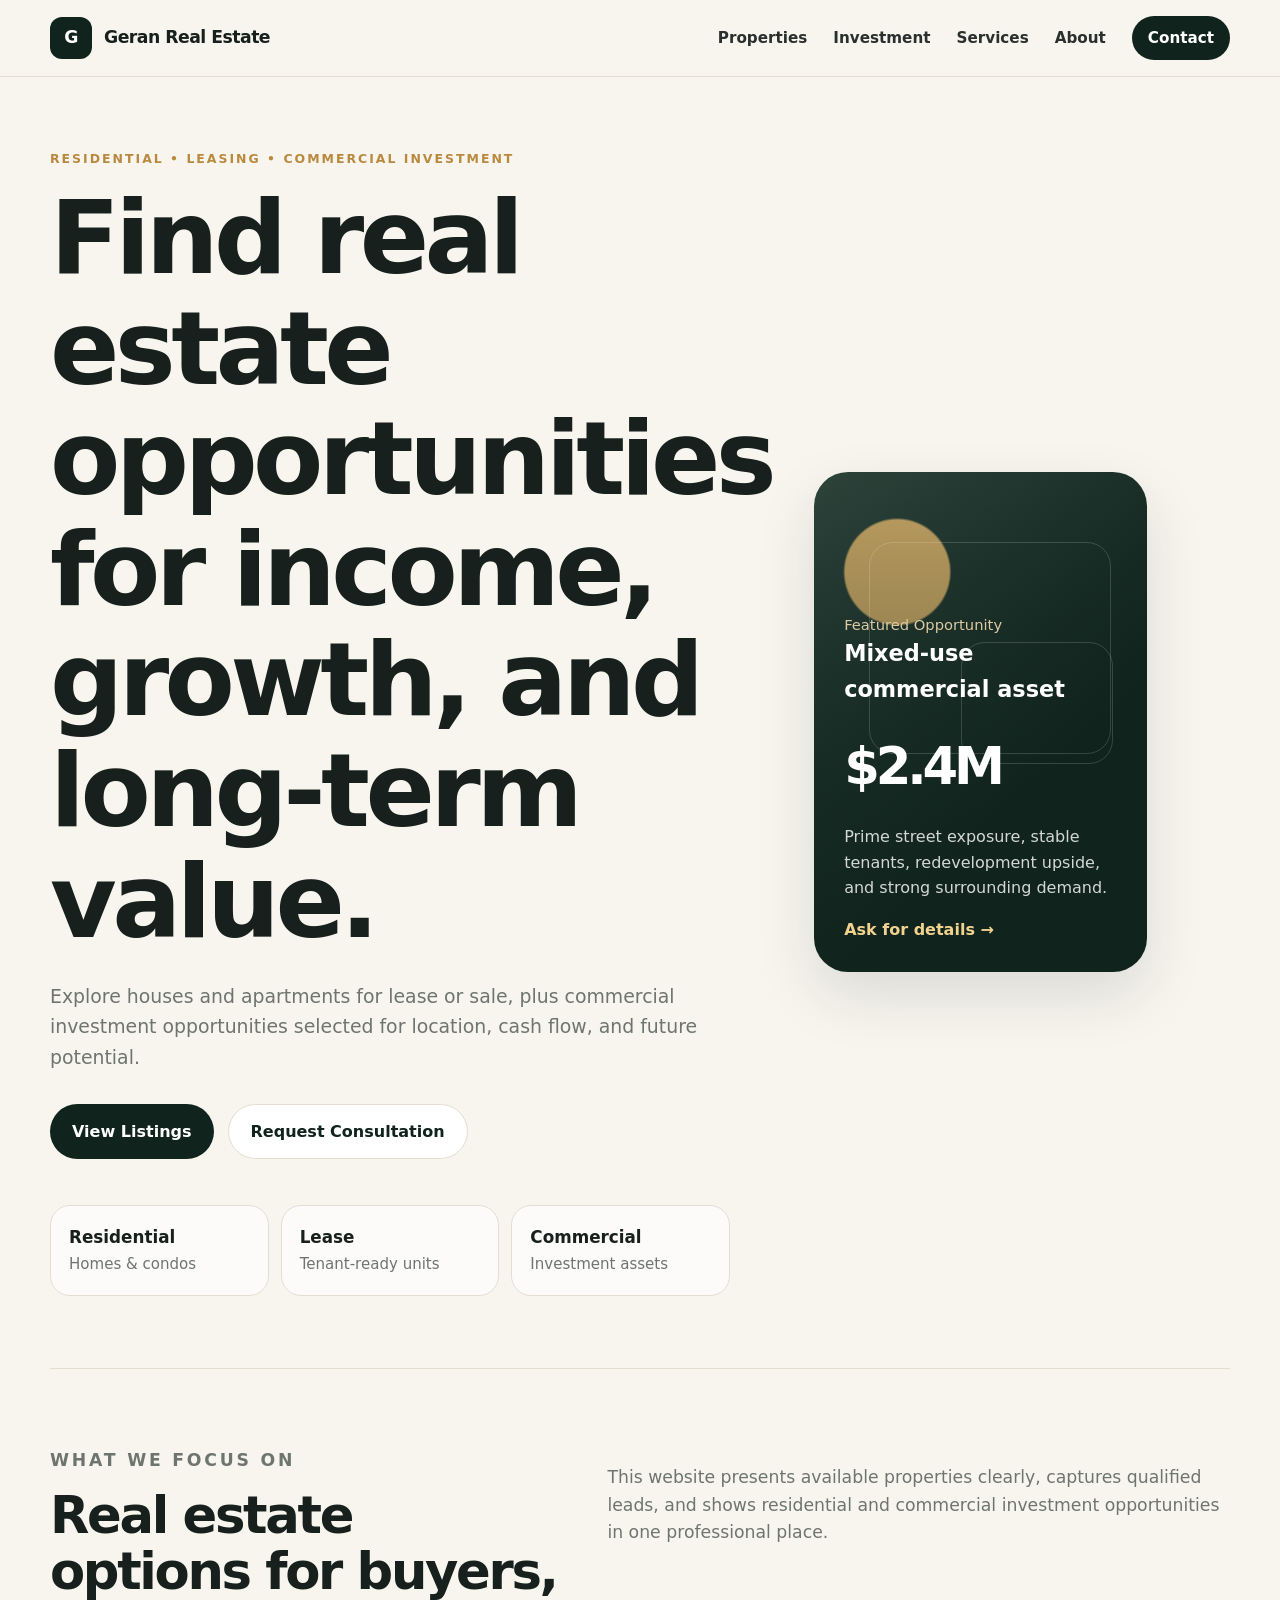
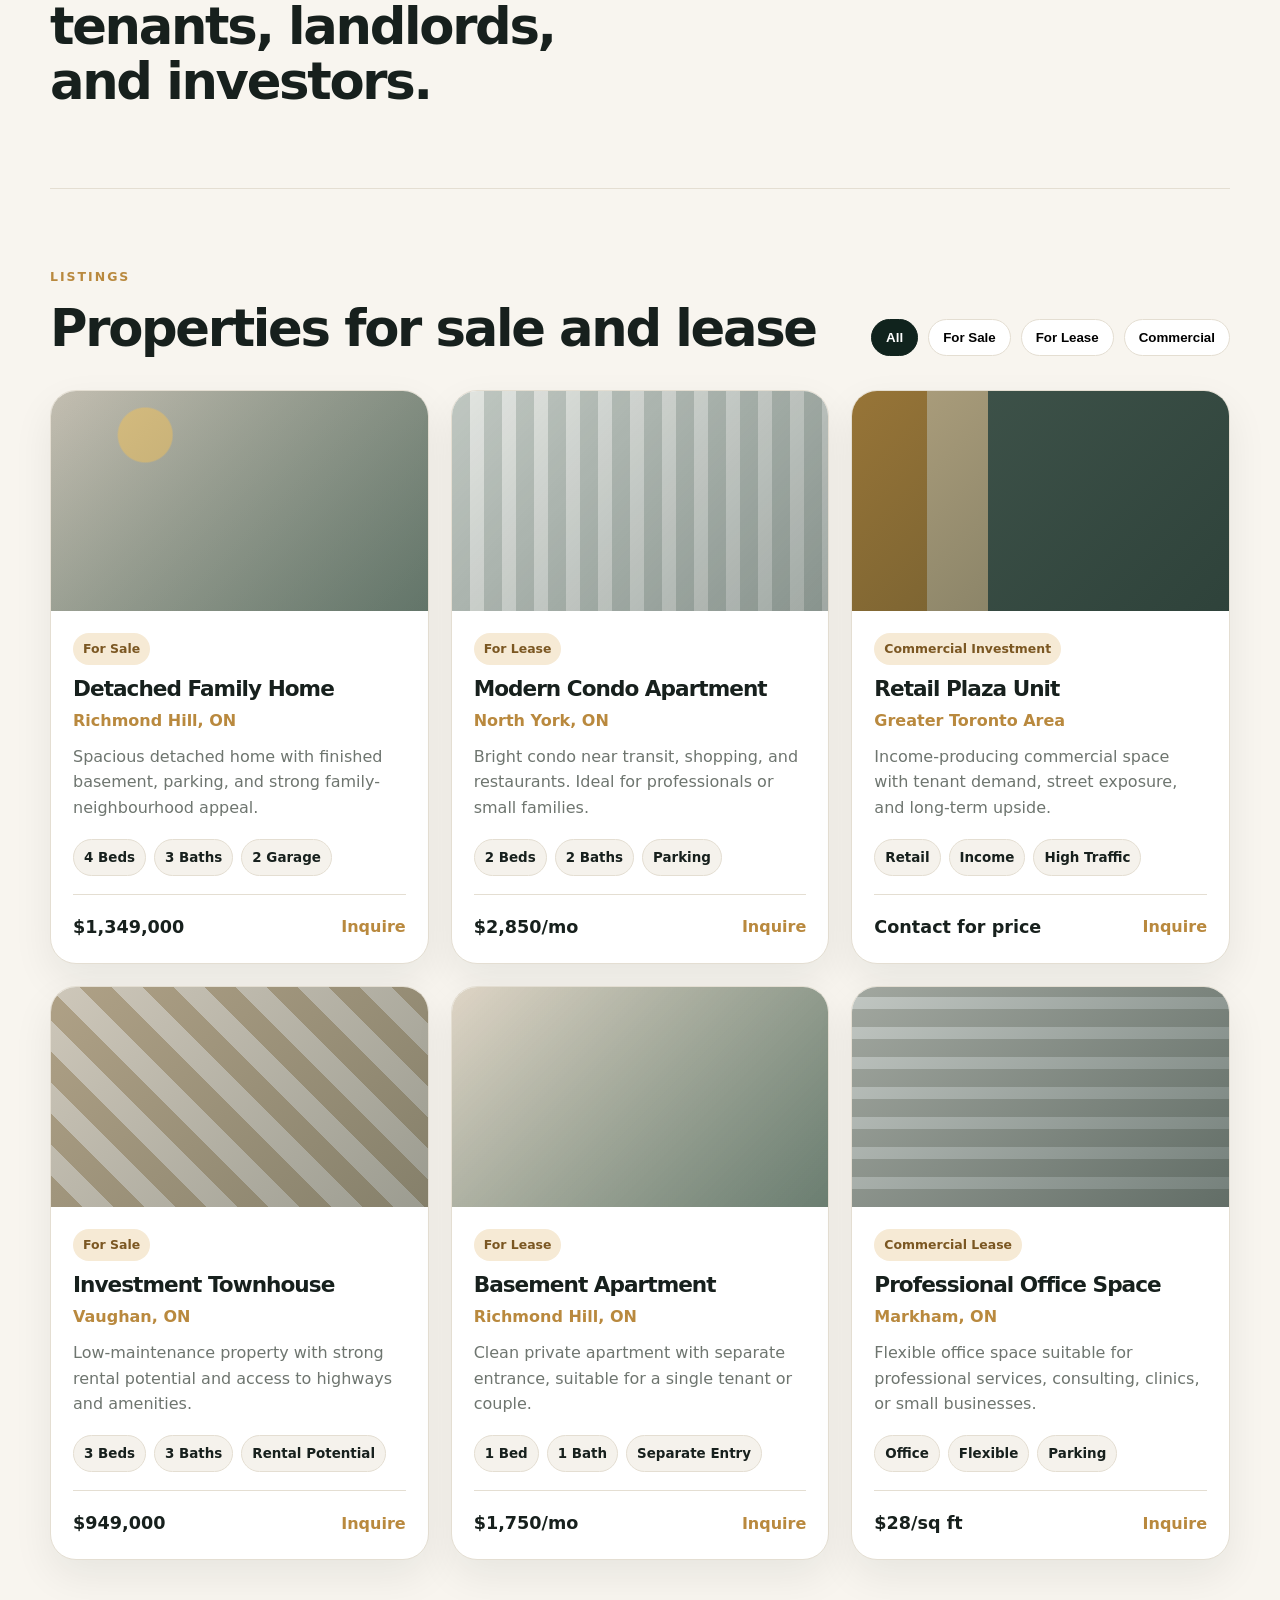
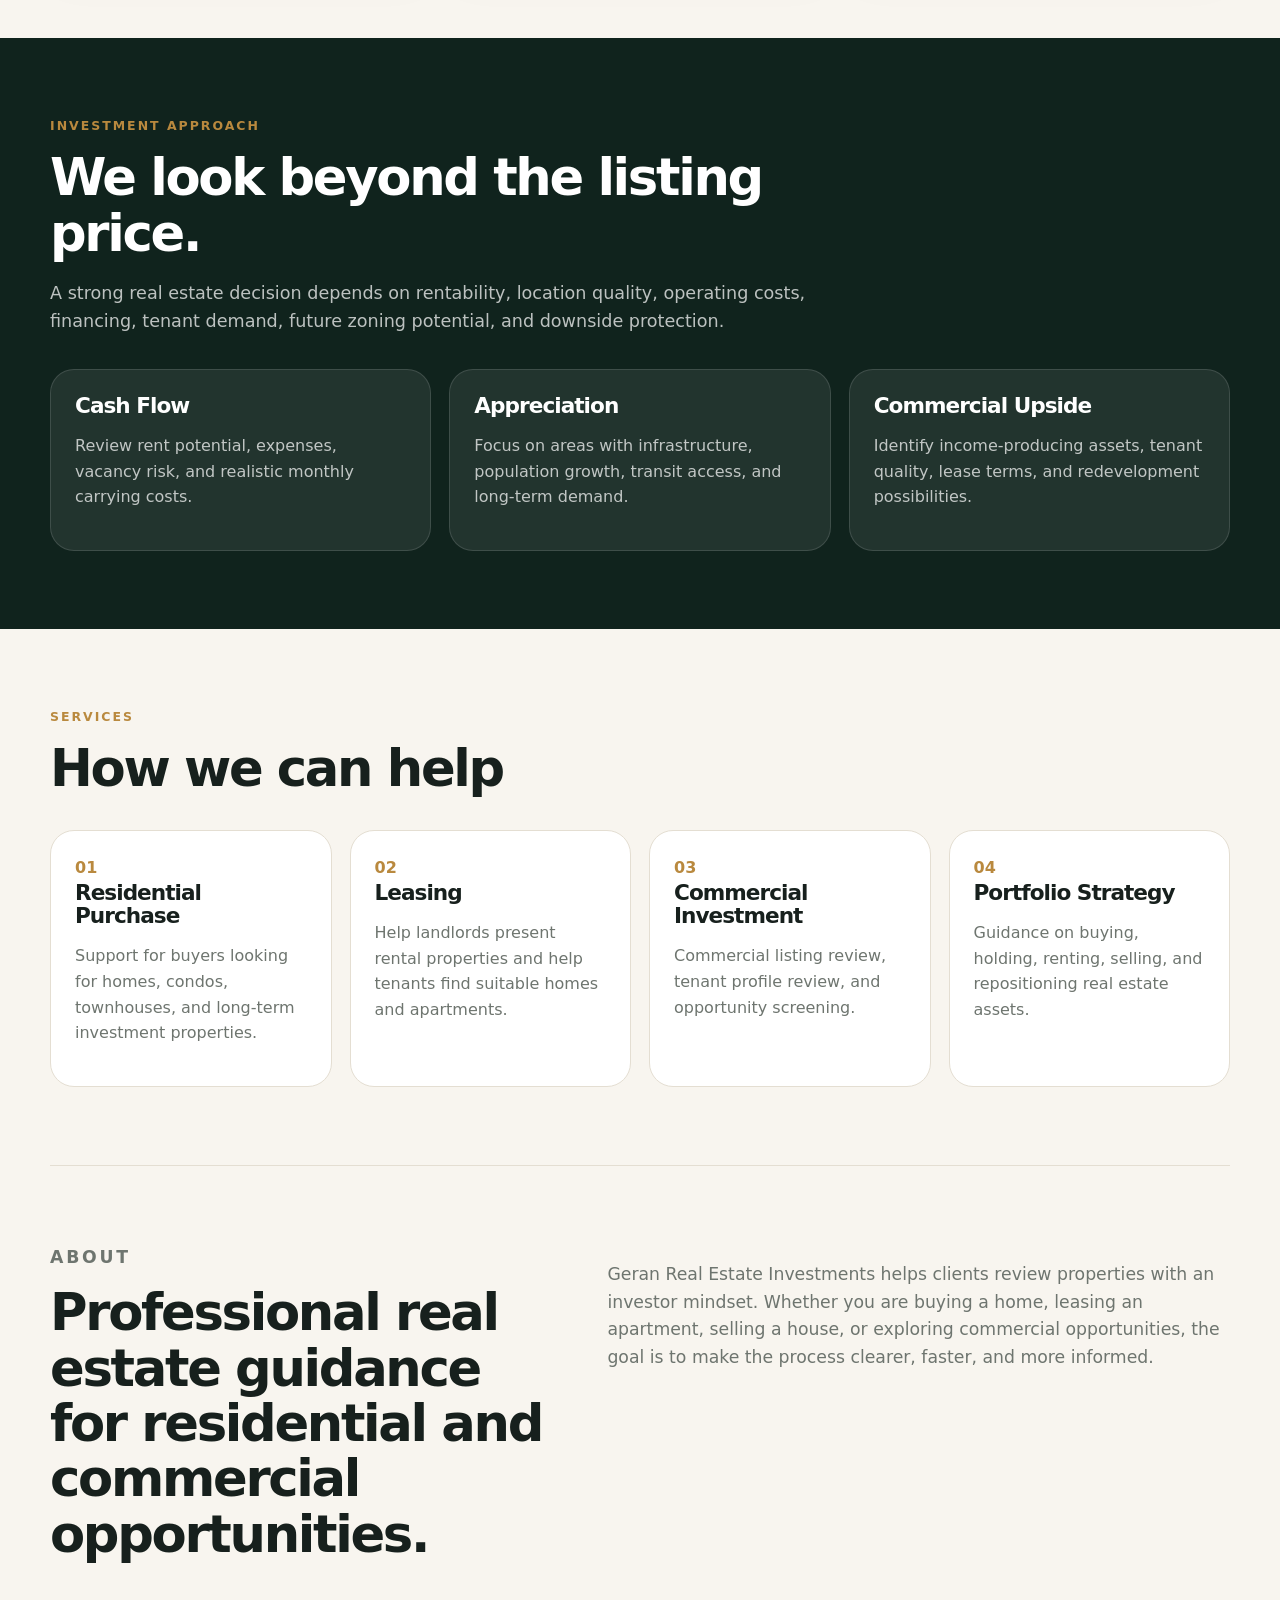
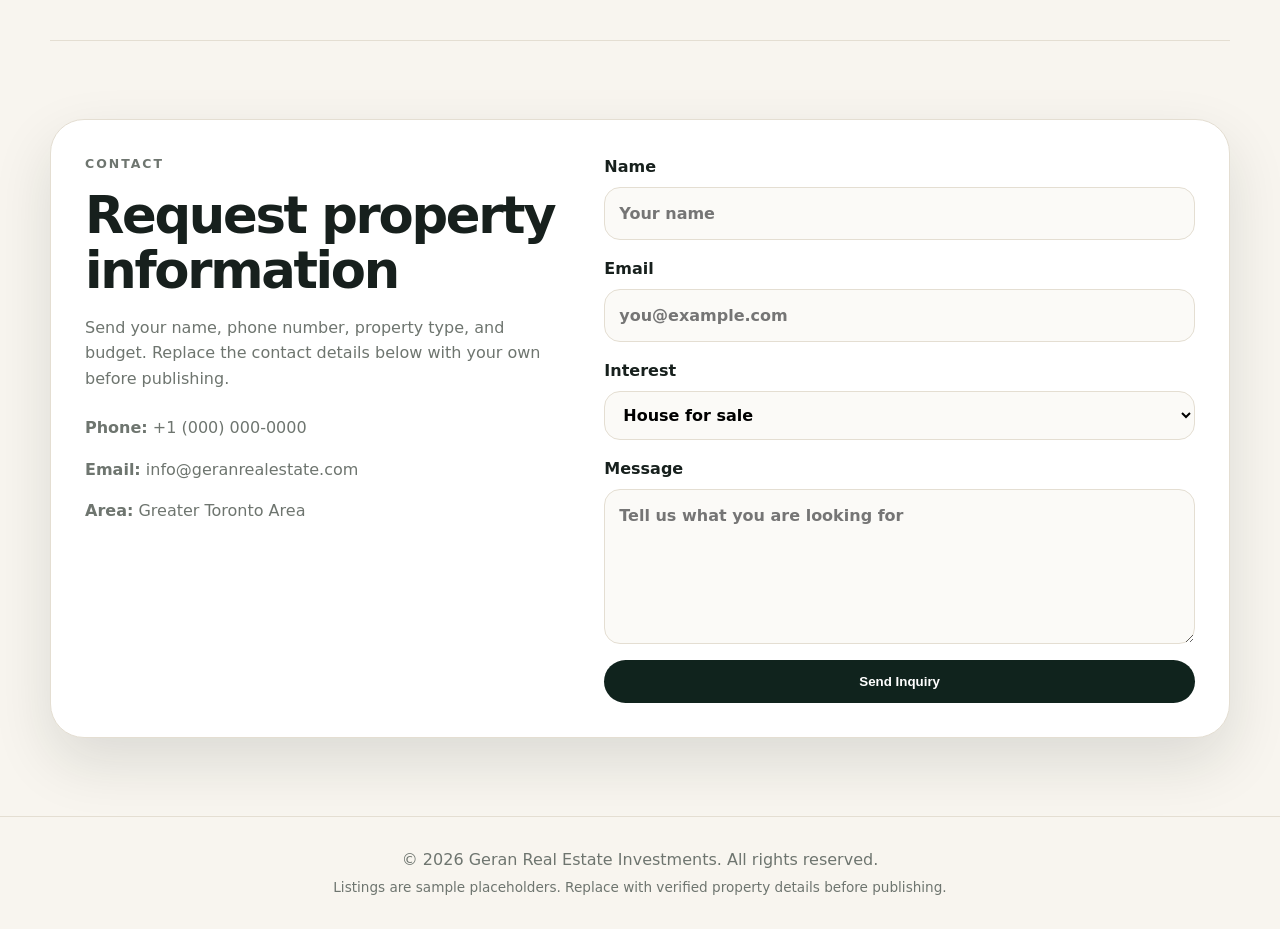
==== index.html @ 21ba3792 "Add files via upload" ====
<!DOCTYPE html>
<html lang="en">
<head>
  <meta charset="UTF-8" />
  <meta name="viewport" content="width=device-width, initial-scale=1.0" />
  <title>Geran Real Estate Investments</title>
  <meta name="description" content="Real estate investment website for houses, apartments, leases, sales, and commercial opportunities." />
  <link rel="stylesheet" href="styles.css" />
</head>
<body>
  <header class="site-header">
    <nav class="navbar">
      <a href="#home" class="logo">
        <span class="logo-mark">G</span>
        <span>Geran Real Estate</span>
      </a>
      <button class="menu-toggle" id="menuToggle" aria-label="Open menu">☰</button>
      <div class="nav-links" id="navLinks">
        <a href="#properties">Properties</a>
        <a href="#investment">Investment</a>
        <a href="#services">Services</a>
        <a href="#about">About</a>
        <a href="#contact" class="nav-cta">Contact</a>
      </div>
    </nav>
  </header>

  <main>
    <section class="hero" id="home">
      <div class="hero-content">
        <p class="eyebrow">Residential • Leasing • Commercial Investment</p>
        <h1>Find real estate opportunities for income, growth, and long-term value.</h1>
        <p class="hero-text">
          Explore houses and apartments for lease or sale, plus commercial investment opportunities selected for location, cash flow, and future potential.
        </p>
        <div class="hero-actions">
          <a href="#properties" class="button primary">View Listings</a>
          <a href="#contact" class="button secondary">Request Consultation</a>
        </div>
        <div class="hero-stats">
          <div><strong>Residential</strong><span>Homes & condos</span></div>
          <div><strong>Lease</strong><span>Tenant-ready units</span></div>
          <div><strong>Commercial</strong><span>Investment assets</span></div>
        </div>
      </div>

      <div class="hero-card">
        <div class="hero-card-top">
          <span>Featured Opportunity</span>
          <strong>Mixed-use commercial asset</strong>
        </div>
        <div class="price">$2.4M</div>
        <p>Prime street exposure, stable tenants, redevelopment upside, and strong surrounding demand.</p>
        <a href="#contact">Ask for details →</a>
      </div>
    </section>

    <section class="section intro">
      <div>
        <p class="eyebrow">What we focus on</p>
        <h2>Real estate options for buyers, tenants, landlords, and investors.</h2>
      </div>
      <p>
        This website presents available properties clearly, captures qualified leads, and shows residential and commercial investment opportunities in one professional place.
      </p>
    </section>

    <section class="section" id="properties">
      <div class="section-heading">
        <div>
          <p class="eyebrow">Listings</p>
          <h2>Properties for sale and lease</h2>
        </div>
        <div class="filters">
          <button class="filter active" data-filter="all">All</button>
          <button class="filter" data-filter="sale">For Sale</button>
          <button class="filter" data-filter="lease">For Lease</button>
          <button class="filter" data-filter="commercial">Commercial</button>
        </div>
      </div>

      <div class="property-grid">
        <article class="property-card" data-category="sale">
          <div class="property-image house"></div>
          <div class="property-body">
            <div class="property-tag">For Sale</div>
            <h3>Detached Family Home</h3>
            <p class="location">Richmond Hill, ON</p>
            <p>Spacious detached home with finished basement, parking, and strong family-neighbourhood appeal.</p>
            <div class="property-meta"><span>4 Beds</span><span>3 Baths</span><span>2 Garage</span></div>
            <div class="property-footer"><strong>$1,349,000</strong><a href="#contact">Inquire</a></div>
          </div>
        </article>

        <article class="property-card" data-category="lease">
          <div class="property-image condo"></div>
          <div class="property-body">
            <div class="property-tag">For Lease</div>
            <h3>Modern Condo Apartment</h3>
            <p class="location">North York, ON</p>
            <p>Bright condo near transit, shopping, and restaurants. Ideal for professionals or small families.</p>
            <div class="property-meta"><span>2 Beds</span><span>2 Baths</span><span>Parking</span></div>
            <div class="property-footer"><strong>$2,850/mo</strong><a href="#contact">Inquire</a></div>
          </div>
        </article>

        <article class="property-card" data-category="commercial">
          <div class="property-image commercial"></div>
          <div class="property-body">
            <div class="property-tag">Commercial Investment</div>
            <h3>Retail Plaza Unit</h3>
            <p class="location">Greater Toronto Area</p>
            <p>Income-producing commercial space with tenant demand, street exposure, and long-term upside.</p>
            <div class="property-meta"><span>Retail</span><span>Income</span><span>High Traffic</span></div>
            <div class="property-footer"><strong>Contact for price</strong><a href="#contact">Inquire</a></div>
          </div>
        </article>

        <article class="property-card" data-category="sale">
          <div class="property-image townhouse"></div>
          <div class="property-body">
            <div class="property-tag">For Sale</div>
            <h3>Investment Townhouse</h3>
            <p class="location">Vaughan, ON</p>
            <p>Low-maintenance property with strong rental potential and access to highways and amenities.</p>
            <div class="property-meta"><span>3 Beds</span><span>3 Baths</span><span>Rental Potential</span></div>
            <div class="property-footer"><strong>$949,000</strong><a href="#contact">Inquire</a></div>
          </div>
        </article>

        <article class="property-card" data-category="lease">
          <div class="property-image apartment"></div>
          <div class="property-body">
            <div class="property-tag">For Lease</div>
            <h3>Basement Apartment</h3>
            <p class="location">Richmond Hill, ON</p>
            <p>Clean private apartment with separate entrance, suitable for a single tenant or couple.</p>
            <div class="property-meta"><span>1 Bed</span><span>1 Bath</span><span>Separate Entry</span></div>
            <div class="property-footer"><strong>$1,750/mo</strong><a href="#contact">Inquire</a></div>
          </div>
        </article>

        <article class="property-card" data-category="commercial">
          <div class="property-image office"></div>
          <div class="property-body">
            <div class="property-tag">Commercial Lease</div>
            <h3>Professional Office Space</h3>
            <p class="location">Markham, ON</p>
            <p>Flexible office space suitable for professional services, consulting, clinics, or small businesses.</p>
            <div class="property-meta"><span>Office</span><span>Flexible</span><span>Parking</span></div>
            <div class="property-footer"><strong>$28/sq ft</strong><a href="#contact">Inquire</a></div>
          </div>
        </article>
      </div>
    </section>

    <section class="section investment" id="investment">
      <div class="investment-content">
        <p class="eyebrow">Investment approach</p>
        <h2>We look beyond the listing price.</h2>
        <p>
          A strong real estate decision depends on rentability, location quality, operating costs, financing, tenant demand, future zoning potential, and downside protection.
        </p>
      </div>
      <div class="investment-grid">
        <div class="info-card"><h3>Cash Flow</h3><p>Review rent potential, expenses, vacancy risk, and realistic monthly carrying costs.</p></div>
        <div class="info-card"><h3>Appreciation</h3><p>Focus on areas with infrastructure, population growth, transit access, and long-term demand.</p></div>
        <div class="info-card"><h3>Commercial Upside</h3><p>Identify income-producing assets, tenant quality, lease terms, and redevelopment possibilities.</p></div>
      </div>
    </section>

    <section class="section services" id="services">
      <div class="section-heading">
        <div>
          <p class="eyebrow">Services</p>
          <h2>How we can help</h2>
        </div>
      </div>
      <div class="service-grid">
        <div class="service"><span>01</span><h3>Residential Purchase</h3><p>Support for buyers looking for homes, condos, townhouses, and long-term investment properties.</p></div>
        <div class="service"><span>02</span><h3>Leasing</h3><p>Help landlords present rental properties and help tenants find suitable homes and apartments.</p></div>
        <div class="service"><span>03</span><h3>Commercial Investment</h3><p>Commercial listing review, tenant profile review, and opportunity screening.</p></div>
        <div class="service"><span>04</span><h3>Portfolio Strategy</h3><p>Guidance on buying, holding, renting, selling, and repositioning real estate assets.</p></div>
      </div>
    </section>

    <section class="section about" id="about">
      <div>
        <p class="eyebrow">About</p>
        <h2>Professional real estate guidance for residential and commercial opportunities.</h2>
      </div>
      <p>
        Geran Real Estate Investments helps clients review properties with an investor mindset. Whether you are buying a home, leasing an apartment, selling a house, or exploring commercial opportunities, the goal is to make the process clearer, faster, and more informed.
      </p>
    </section>

    <section class="section contact" id="contact">
      <div class="contact-card">
        <div>
          <p class="eyebrow">Contact</p>
          <h2>Request property information</h2>
          <p>Send your name, phone number, property type, and budget. Replace the contact details below with your own before publishing.</p>
          <div class="contact-details">
            <p><strong>Phone:</strong> +1 (000) 000-0000</p>
            <p><strong>Email:</strong> info@geranrealestate.com</p>
            <p><strong>Area:</strong> Greater Toronto Area</p>
          </div>
        </div>
        <form class="contact-form" action="mailto:info@geranrealestate.com" method="post" enctype="text/plain">
          <label>Name<input type="text" name="name" placeholder="Your name" required /></label>
          <label>Email<input type="email" name="email" placeholder="you@example.com" required /></label>
          <label>Interest
            <select name="interest">
              <option>House for sale</option>
              <option>Apartment for lease</option>
              <option>Commercial investment</option>
              <option>Property consultation</option>
            </select>
          </label>
          <label>Message<textarea name="message" rows="5" placeholder="Tell us what you are looking for"></textarea></label>
          <button type="submit" class="button primary">Send Inquiry</button>
        </form>
      </div>
    </section>
  </main>

  <footer class="footer">
    <p>© 2026 Geran Real Estate Investments. All rights reserved.</p>
    <p class="small">Listings are sample placeholders. Replace with verified property details before publishing.</p>
  </footer>

  <script src="script.js"></script>
</body>
</html>
---- styles.css ----
*{box-sizing:border-box}:root{--bg:#f8f5ef;--panel:#fff;--text:#17201d;--muted:#6e756f;--line:#e4ded2;--gold:#b9893e;--dark:#10231d;--shadow:0 24px 60px rgba(20,30,25,.12)}html{scroll-behavior:smooth}body{margin:0;font-family:Inter,ui-sans-serif,system-ui,-apple-system,BlinkMacSystemFont,"Segoe UI",sans-serif;color:var(--text);background:var(--bg);line-height:1.6}a{color:inherit;text-decoration:none}.site-header{position:sticky;top:0;z-index:50;background:rgba(248,245,239,.92);backdrop-filter:blur(14px);border-bottom:1px solid var(--line)}.navbar{width:min(1180px,calc(100% - 36px));margin:0 auto;height:76px;display:flex;align-items:center;justify-content:space-between}.logo{display:flex;align-items:center;gap:12px;font-weight:800;letter-spacing:-.03em;font-size:1.08rem}.logo-mark{width:42px;height:42px;border-radius:12px;background:var(--dark);color:#fff;display:grid;place-items:center;font-weight:900}.nav-links{display:flex;align-items:center;gap:26px;color:#2a302d;font-weight:650;font-size:.95rem}.nav-links a:hover{color:var(--gold)}.nav-cta{background:var(--dark);color:#fff!important;padding:10px 16px;border-radius:999px}.menu-toggle{display:none;border:0;background:var(--dark);color:#fff;border-radius:10px;font-size:1.2rem;width:42px;height:42px}.hero{width:min(1180px,calc(100% - 36px));margin:0 auto;min-height:690px;display:grid;grid-template-columns:1.2fr .8fr;align-items:center;gap:42px;padding:72px 0}.eyebrow{text-transform:uppercase;letter-spacing:.16em;font-size:.78rem;font-weight:800;color:var(--gold);margin:0 0 14px}h1,h2,h3{line-height:1.08;letter-spacing:-.045em;margin:0}h1{font-size:clamp(3rem,8vw,6.4rem);max-width:900px}h2{font-size:clamp(2rem,4vw,3.3rem)}h3{font-size:1.35rem}.hero-text{font-size:1.18rem;color:var(--muted);max-width:680px;margin:24px 0 32px}.hero-actions{display:flex;gap:14px;flex-wrap:wrap}.button{border:0;display:inline-flex;justify-content:center;align-items:center;border-radius:999px;padding:14px 22px;font-weight:800;cursor:pointer}.button.primary{background:var(--dark);color:#fff}.button.secondary{background:#fff;color:var(--dark);border:1px solid var(--line)}.hero-stats{margin-top:46px;display:grid;grid-template-columns:repeat(3,1fr);max-width:680px;gap:12px}.hero-stats div{background:rgba(255,255,255,.68);border:1px solid var(--line);padding:18px;border-radius:20px}.hero-stats strong{display:block;font-size:1.05rem}.hero-stats span{color:var(--muted);font-size:.94rem}.hero-card{min-height:500px;border-radius:34px;background:linear-gradient(180deg,rgba(16,35,29,.12),rgba(16,35,29,.7)),radial-gradient(circle at 25% 20%,#d8b16a 0 11%,transparent 11.5%),linear-gradient(135deg,#31483f,#10231d 65%);color:#fff;box-shadow:var(--shadow);padding:30px;display:flex;flex-direction:column;justify-content:flex-end;position:relative;overflow:hidden}.hero-card:before,.hero-card:after{content:"";position:absolute;border:1px solid rgba(255,255,255,.16);border-radius:24px}.hero-card:before{width:72%;height:42%;top:70px;left:55px}.hero-card:after{width:45%;height:24%;top:170px;right:34px}.hero-card-top,.price,.hero-card p,.hero-card a{position:relative;z-index:1}.hero-card-top span{display:block;color:#dccaa2;font-size:.92rem}.hero-card-top strong{font-size:1.4rem}.price{font-size:3.2rem;font-weight:900;letter-spacing:-.08em;margin-top:18px}.hero-card p{color:rgba(255,255,255,.82)}.hero-card a{font-weight:900;color:#f1d28f}.section{width:min(1180px,calc(100% - 36px));margin:0 auto;padding:78px 0}.intro,.about{display:grid;grid-template-columns:.9fr 1.1fr;gap:48px;border-top:1px solid var(--line);border-bottom:1px solid var(--line)}.intro p,.about p{color:var(--muted);font-size:1.08rem}.section-heading{display:flex;justify-content:space-between;align-items:end;gap:24px;margin-bottom:34px}.filters{display:flex;gap:10px;flex-wrap:wrap}.filter{border:1px solid var(--line);background:#fff;padding:10px 14px;border-radius:999px;font-weight:800;cursor:pointer}.filter.active{background:var(--dark);color:#fff;border-color:var(--dark)}.property-grid{display:grid;grid-template-columns:repeat(3,1fr);gap:22px}.property-card{background:var(--panel);border:1px solid var(--line);border-radius:26px;overflow:hidden;box-shadow:0 16px 40px rgba(20,30,25,.07);transition:transform .2s ease,box-shadow .2s ease}.property-card:hover{transform:translateY(-4px);box-shadow:var(--shadow)}.property-card.hidden{display:none}.property-image{height:220px;background-size:cover;background-position:center}.house{background:linear-gradient(135deg,rgba(16,35,29,.1),rgba(16,35,29,.35)),radial-gradient(circle at 25% 20%,#f2d28d 0 8%,transparent 8.5%),linear-gradient(135deg,#d8d0c2,#8fa192)}.condo{background:linear-gradient(135deg,rgba(16,35,29,.05),rgba(16,35,29,.35)),repeating-linear-gradient(90deg,#c9d0ca 0 18px,#eef0ec 18px 32px)}.commercial{background:linear-gradient(135deg,rgba(16,35,29,.2),rgba(16,35,29,.5)),linear-gradient(90deg,#b9893e 0 20%,#d8c197 20% 36%,#4d6258 36% 100%)}.townhouse{background:linear-gradient(135deg,rgba(16,35,29,.05),rgba(16,35,29,.3)),repeating-linear-gradient(45deg,#b8a88c 0 22px,#d8d0c2 22px 44px)}.apartment{background:linear-gradient(135deg,rgba(16,35,29,.05),rgba(16,35,29,.35)),linear-gradient(135deg,#eadfcf,#9caf9e)}.office{background:linear-gradient(135deg,rgba(16,35,29,.2),rgba(16,35,29,.55)),repeating-linear-gradient(0deg,#c6c8c0 0 18px,#eef0ec 18px 30px)}.property-body{padding:22px}.property-tag{display:inline-flex;background:#f6ead5;color:#7b5722;font-size:.78rem;font-weight:900;border-radius:999px;padding:6px 10px;margin-bottom:12px}.location{color:var(--gold)!important;margin:8px 0 10px!important;font-weight:800}.property-body p{color:var(--muted);margin:0 0 16px}.property-meta{display:flex;flex-wrap:wrap;gap:8px;margin:18px 0}.property-meta span{background:#f5f2ec;border:1px solid var(--line);padding:7px 10px;border-radius:999px;font-size:.84rem;font-weight:750}.property-footer{display:flex;justify-content:space-between;align-items:center;gap:12px;border-top:1px solid var(--line);padding-top:18px}.property-footer strong{font-size:1.1rem}.property-footer a{color:var(--gold);font-weight:900}.investment{background:var(--dark);color:#fff;width:100%;padding-left:max(18px,calc((100% - 1180px)/2));padding-right:max(18px,calc((100% - 1180px)/2))}.investment-content{max-width:780px}.investment-content p:not(.eyebrow){color:rgba(255,255,255,.72);font-size:1.1rem}.investment-grid,.service-grid{margin-top:34px;display:grid;grid-template-columns:repeat(3,1fr);gap:18px}.info-card{background:rgba(255,255,255,.08);border:1px solid rgba(255,255,255,.13);border-radius:24px;padding:24px}.info-card p{color:rgba(255,255,255,.72)}.service-grid{grid-template-columns:repeat(4,1fr)}.service{background:#fff;border:1px solid var(--line);border-radius:24px;padding:24px}.service span{color:var(--gold);font-weight:900}.service p{color:var(--muted)}.contact-card{display:grid;grid-template-columns:.9fr 1.1fr;gap:36px;background:#fff;border:1px solid var(--line);border-radius:34px;padding:34px;box-shadow:var(--shadow)}.contact-card p{color:var(--muted)}.contact-details{margin-top:24px}.contact-form{display:grid;gap:16px}.contact-form label{display:grid;gap:7px;font-weight:800}.contact-form input,.contact-form select,.contact-form textarea{width:100%;border:1px solid var(--line);border-radius:16px;padding:13px 14px;font:inherit;background:#fbfaf7}.footer{border-top:1px solid var(--line);padding:26px 18px;text-align:center;color:var(--muted)}.footer p{margin:4px 0}.small{font-size:.85rem}@media(max-width:920px){.menu-toggle{display:block}.nav-links{display:none;position:absolute;left:18px;right:18px;top:76px;background:#fff;border:1px solid var(--line);border-radius:20px;padding:18px;box-shadow:var(--shadow);flex-direction:column;align-items:stretch}.nav-links.open{display:flex}.hero,.intro,.about,.contact-card{grid-template-columns:1fr}.hero{padding-top:48px}.hero-card{min-height:420px}.property-grid,.investment-grid,.service-grid{grid-template-columns:1fr 1fr}.section-heading{align-items:start;flex-direction:column}}@media(max-width:620px){.navbar,.hero,.section{width:min(100% - 28px,1180px)}.hero-stats,.property-grid,.investment-grid,.service-grid{grid-template-columns:1fr}.contact-card{padding:24px}.hero-actions .button{width:100%}}
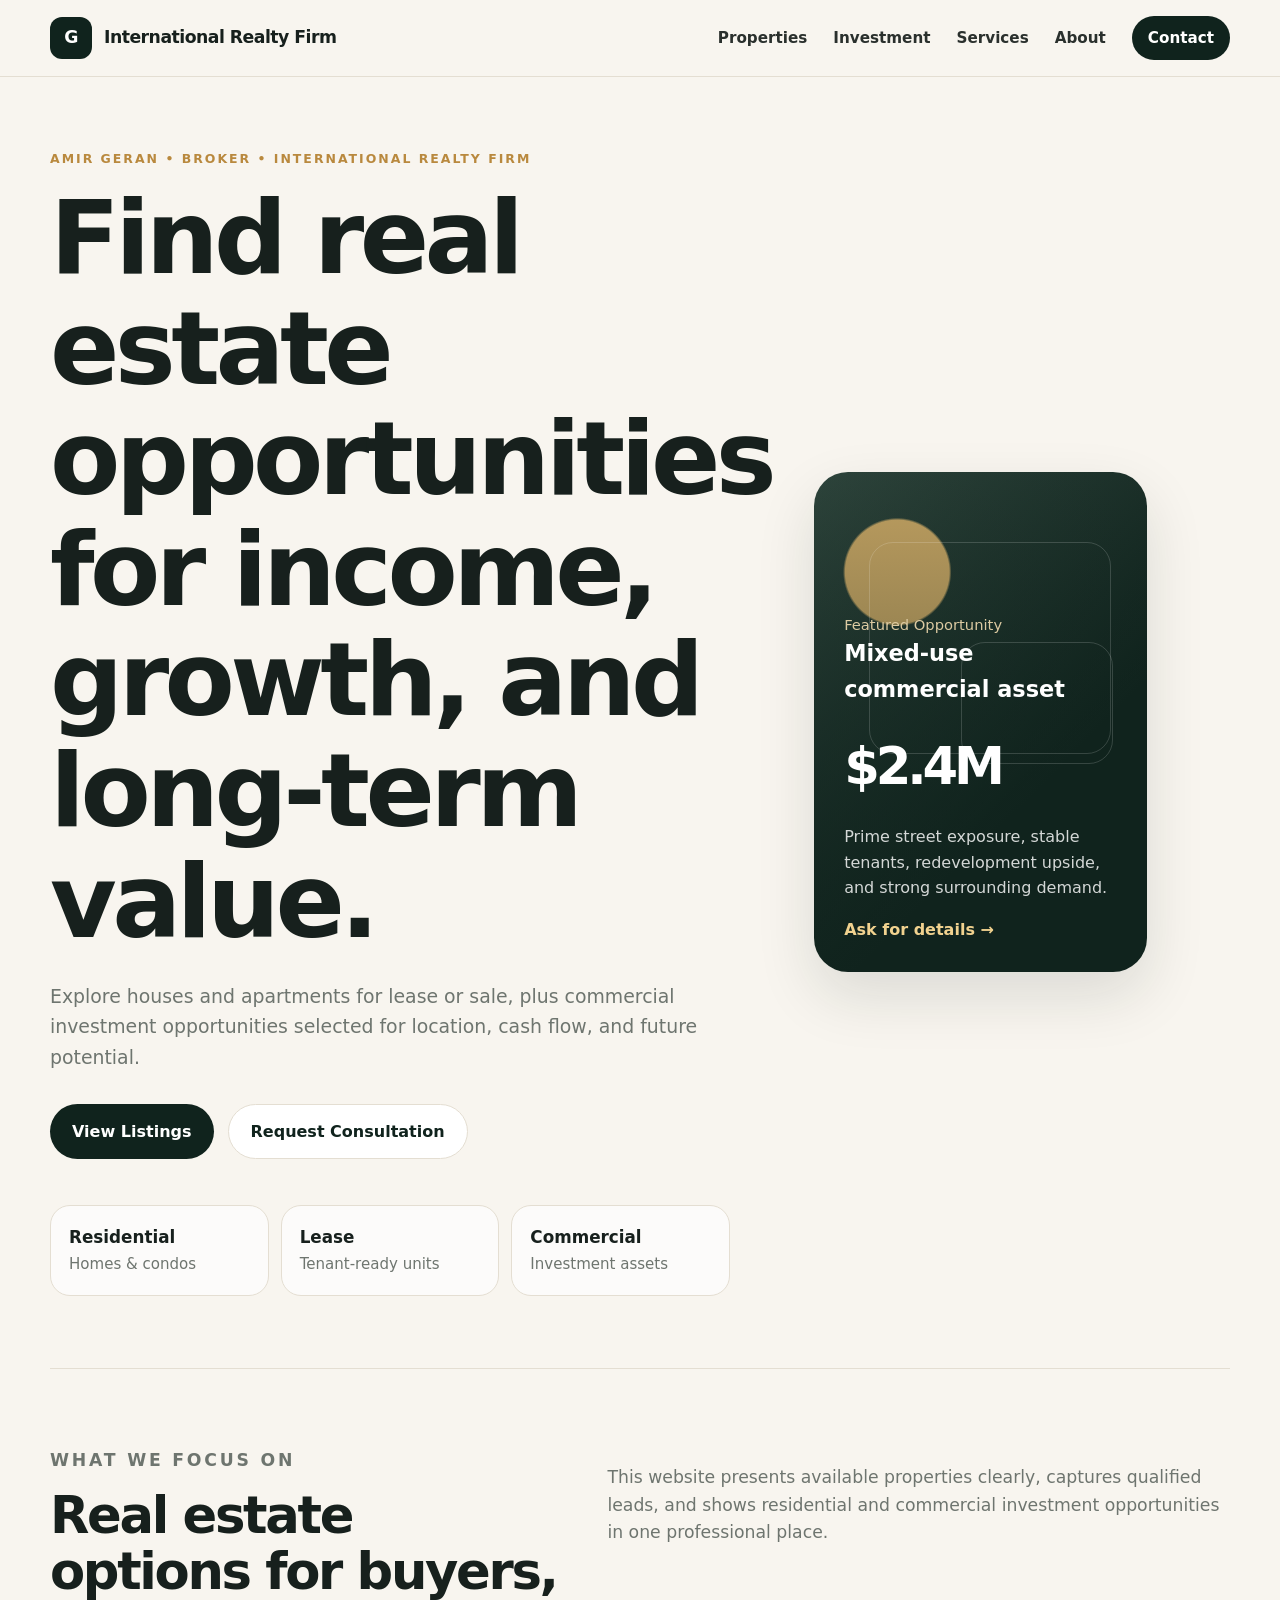
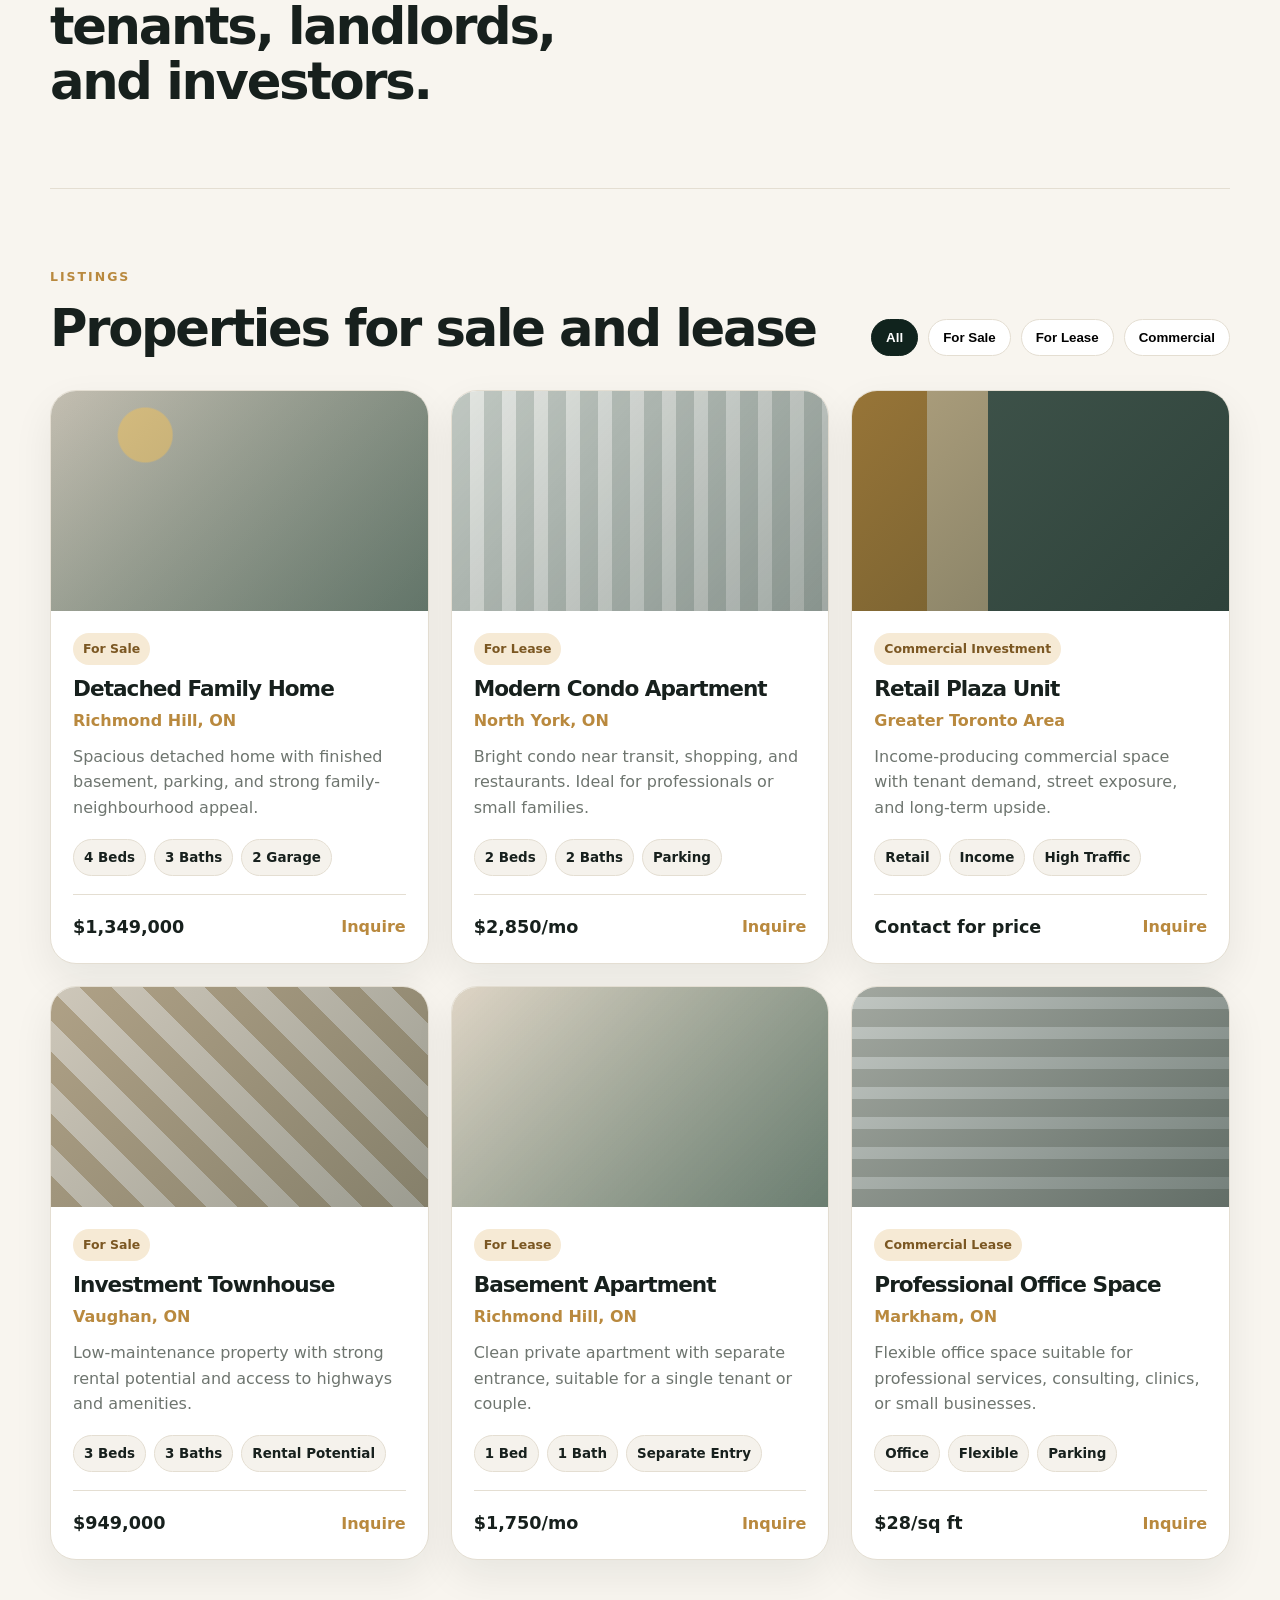
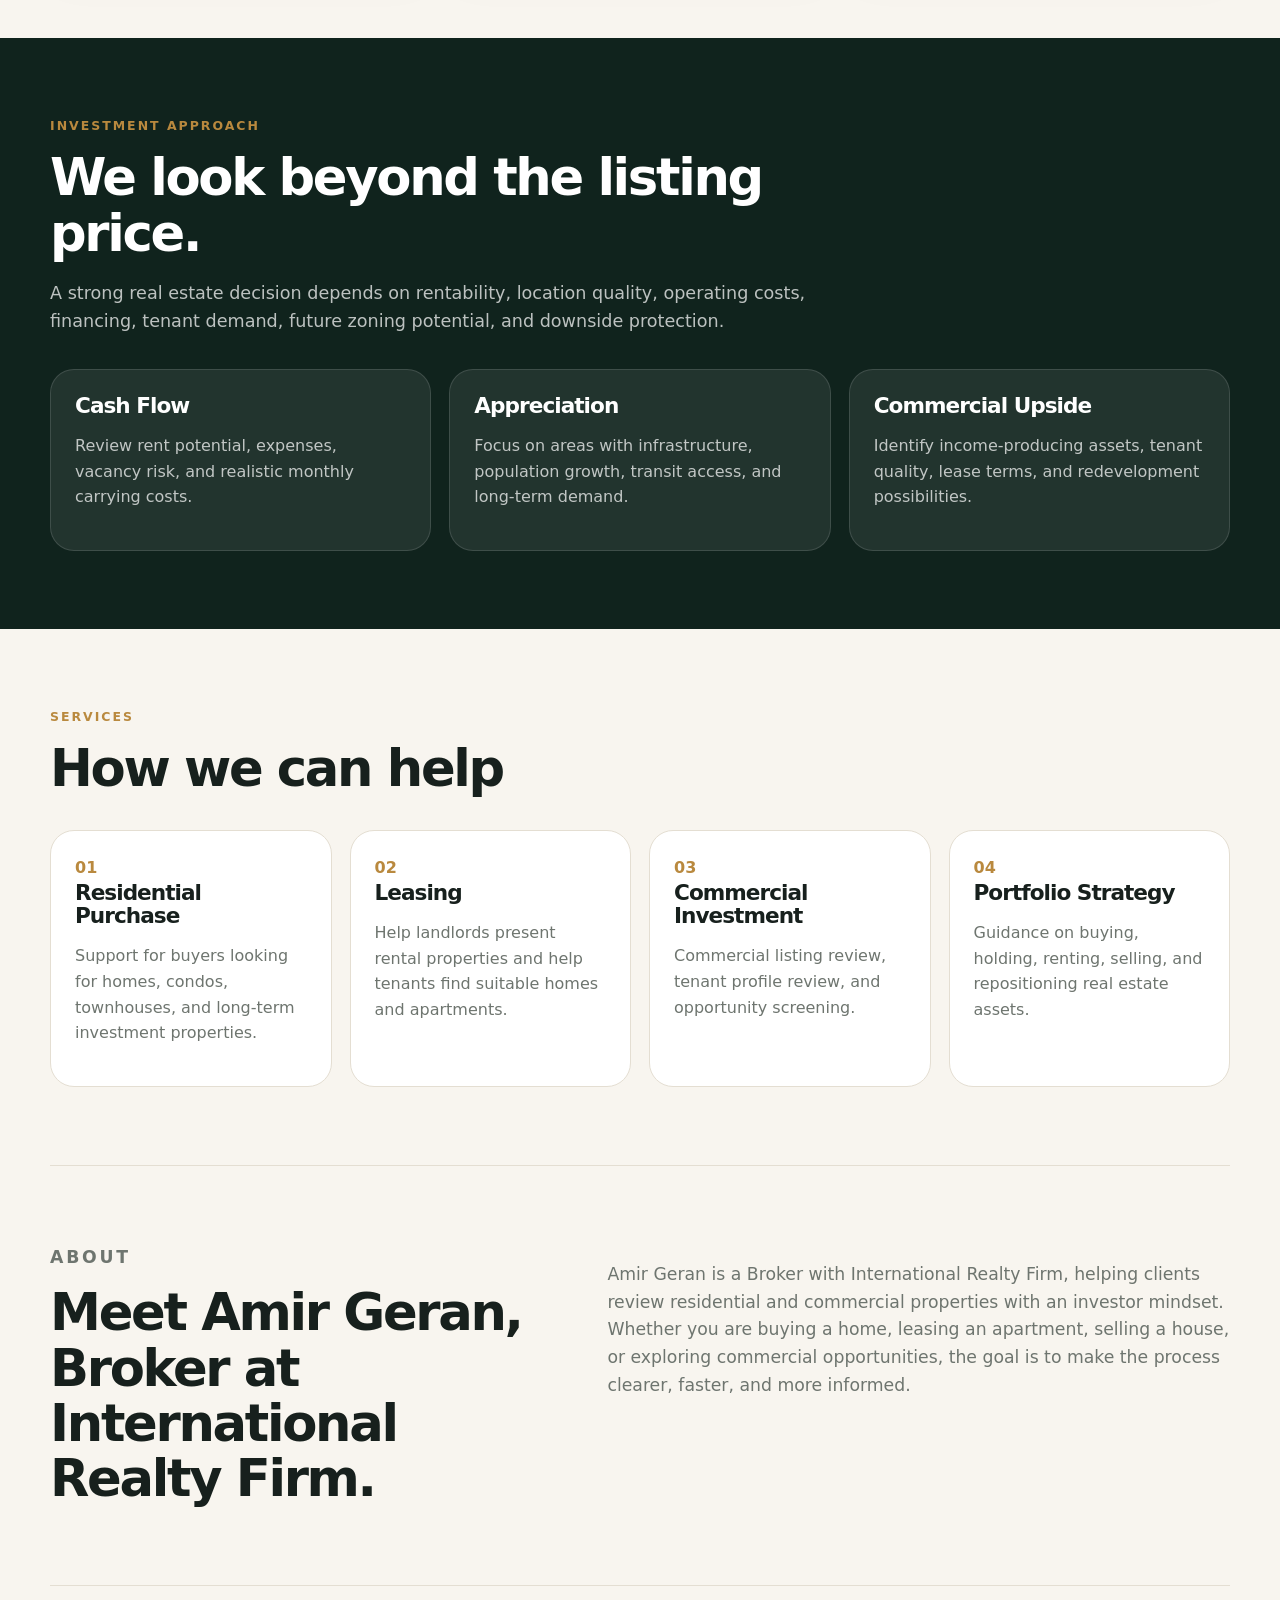
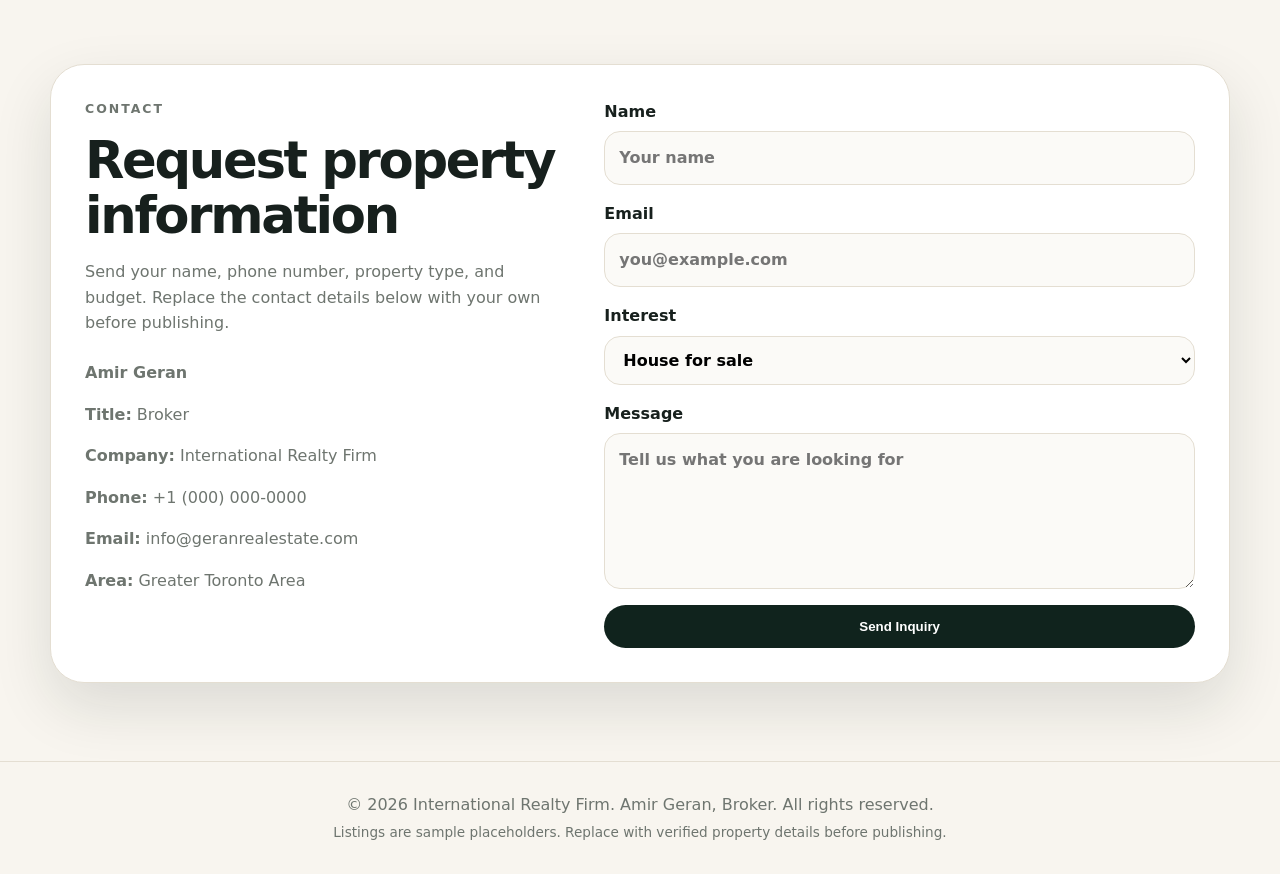
==== commit d18d39a7: "Update branding and content for real estate website" ====
--- a/index.html
+++ b/index.html
@@ -3,8 +3,8 @@
 <head>
   <meta charset="UTF-8" />
   <meta name="viewport" content="width=device-width, initial-scale=1.0" />
-  <title>Geran Real Estate Investments</title>
-  <meta name="description" content="Real estate investment website for houses, apartments, leases, sales, and commercial opportunities." />
+  <title>Amir Geran | Broker | International Realty Firm</title>
+  <meta name="description" content="Amir Geran, Broker at International Realty Firm, providing residential, leasing, and commercial real estate services." />
   <link rel="stylesheet" href="styles.css" />
 </head>
 <body>
@@ -12,7 +12,7 @@
     <nav class="navbar">
       <a href="#home" class="logo">
         <span class="logo-mark">G</span>
-        <span>Geran Real Estate</span>
+        <span>International Realty Firm</span>
       </a>
       <button class="menu-toggle" id="menuToggle" aria-label="Open menu">☰</button>
       <div class="nav-links" id="navLinks">
@@ -28,7 +28,7 @@
   <main>
     <section class="hero" id="home">
       <div class="hero-content">
-        <p class="eyebrow">Residential • Leasing • Commercial Investment</p>
+        <p class="eyebrow">Amir Geran • Broker • International Realty Firm</p>
         <h1>Find real estate opportunities for income, growth, and long-term value.</h1>
         <p class="hero-text">
           Explore houses and apartments for lease or sale, plus commercial investment opportunities selected for location, cash flow, and future potential.
@@ -187,10 +187,10 @@
     <section class="section about" id="about">
       <div>
         <p class="eyebrow">About</p>
-        <h2>Professional real estate guidance for residential and commercial opportunities.</h2>
+        <h2>Meet Amir Geran, Broker at International Realty Firm.</h2>
       </div>
       <p>
-        Geran Real Estate Investments helps clients review properties with an investor mindset. Whether you are buying a home, leasing an apartment, selling a house, or exploring commercial opportunities, the goal is to make the process clearer, faster, and more informed.
+        Amir Geran is a Broker with International Realty Firm, helping clients review residential and commercial properties with an investor mindset. Whether you are buying a home, leasing an apartment, selling a house, or exploring commercial opportunities, the goal is to make the process clearer, faster, and more informed.
       </p>
     </section>
 
@@ -201,6 +201,9 @@
           <h2>Request property information</h2>
           <p>Send your name, phone number, property type, and budget. Replace the contact details below with your own before publishing.</p>
           <div class="contact-details">
+            <p><strong>Amir Geran</strong></p>
+            <p><strong>Title:</strong> Broker</p>
+            <p><strong>Company:</strong> International Realty Firm</p>
             <p><strong>Phone:</strong> +1 (000) 000-0000</p>
             <p><strong>Email:</strong> info@geranrealestate.com</p>
             <p><strong>Area:</strong> Greater Toronto Area</p>
@@ -225,7 +228,7 @@
   </main>
 
   <footer class="footer">
-    <p>© 2026 Geran Real Estate Investments. All rights reserved.</p>
+    <p>© 2026 International Realty Firm. Amir Geran, Broker. All rights reserved.</p>
     <p class="small">Listings are sample placeholders. Replace with verified property details before publishing.</p>
   </footer>
 
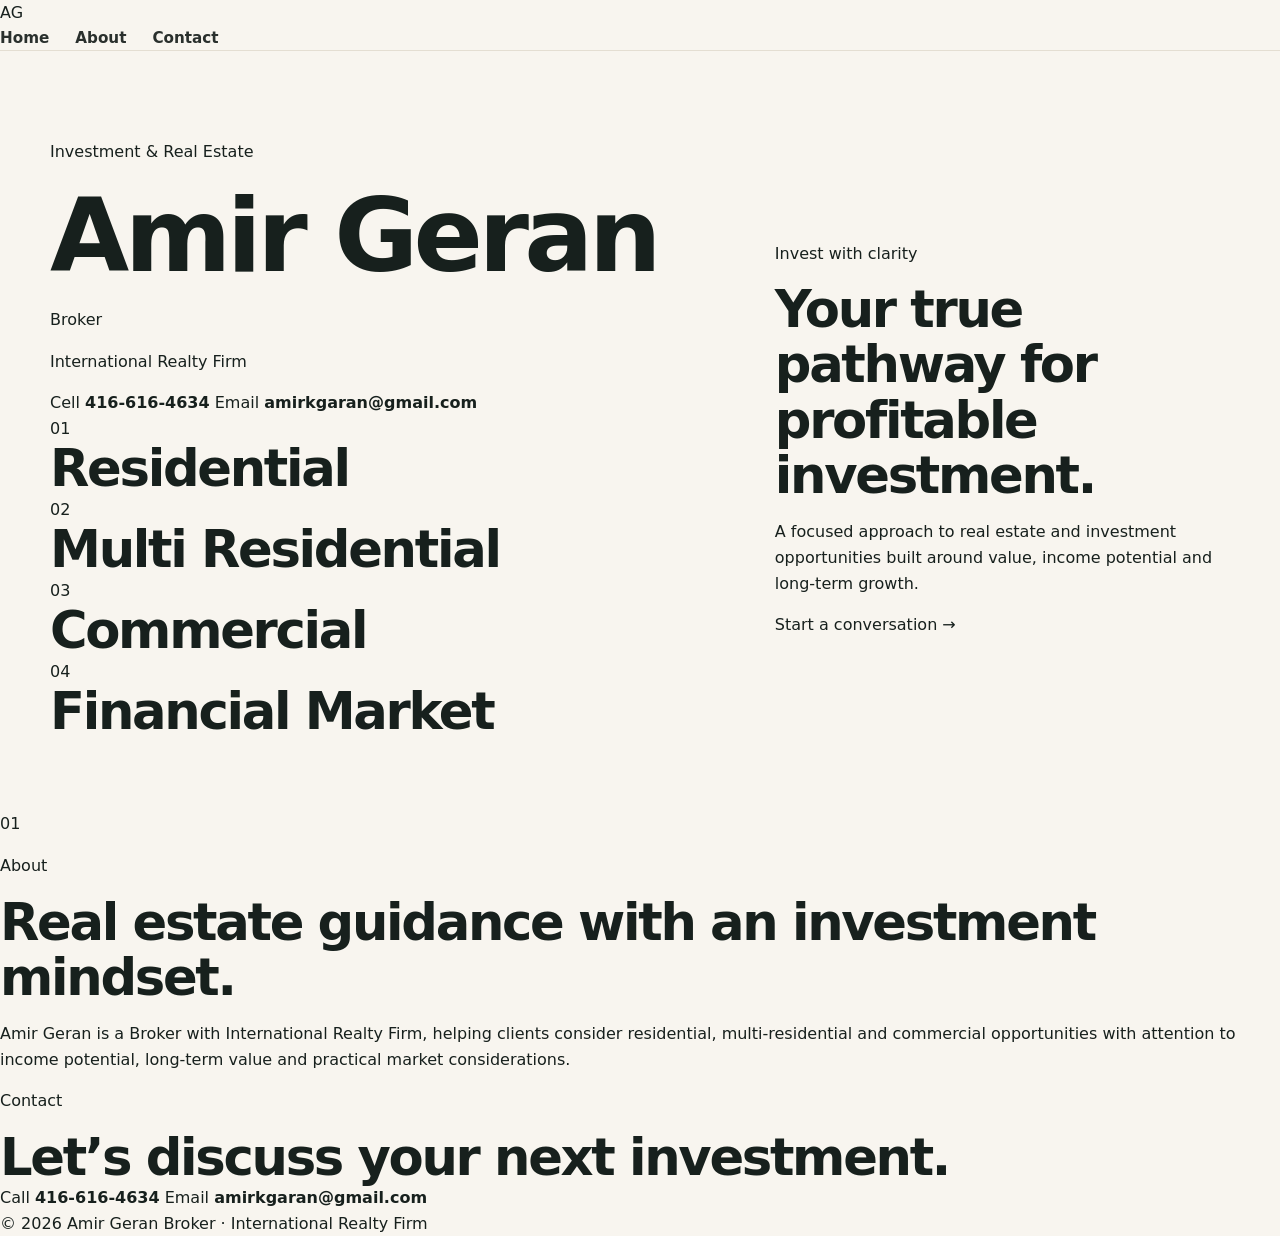
==== commit 8b4c7ac3: "Revise SEO elements and restructure navigation Updated the title and meta description for SEO improv" ====
--- a/index.html
+++ b/index.html
@@ -1,237 +1,115 @@
+
 <!DOCTYPE html>
 <html lang="en">
 <head>
   <meta charset="UTF-8" />
   <meta name="viewport" content="width=device-width, initial-scale=1.0" />
-  <title>Amir Geran | Broker | International Realty Firm</title>
-  <meta name="description" content="Amir Geran, Broker at International Realty Firm, providing residential, leasing, and commercial real estate services." />
+  <meta name="description" content="Amir Geran, Broker at International Realty Firm — residential, multi-residential, commercial and financial market investment opportunities." />
+  <title>Amir Geran | Investment & Real Estate</title>
   <link rel="stylesheet" href="styles.css" />
 </head>
+
 <body>
   <header class="site-header">
-    <nav class="navbar">
-      <a href="#home" class="logo">
-        <span class="logo-mark">G</span>
-        <span>International Realty Firm</span>
-      </a>
-      <button class="menu-toggle" id="menuToggle" aria-label="Open menu">☰</button>
-      <div class="nav-links" id="navLinks">
-        <a href="#properties">Properties</a>
-        <a href="#investment">Investment</a>
-        <a href="#services">Services</a>
+    <div class="shell nav-wrap">
+      <a class="brand" href="#home" aria-label="Amir Geran home">AG</a>
+
+      <button class="menu-toggle" id="menuToggle" aria-label="Open navigation" aria-expanded="false">
+        <span></span>
+        <span></span>
+        <span></span>
+      </button>
+
+      <nav class="nav-links" id="navLinks">
+        <a href="#home">Home</a>
         <a href="#about">About</a>
-        <a href="#contact" class="nav-cta">Contact</a>
-      </div>
-    </nav>
+        <a href="#contact">Contact</a>
+      </nav>
+    </div>
   </header>
 
   <main>
-    <section class="hero" id="home">
-      <div class="hero-content">
-        <p class="eyebrow">Amir Geran • Broker • International Realty Firm</p>
-        <h1>Find real estate opportunities for income, growth, and long-term value.</h1>
-        <p class="hero-text">
-          Explore houses and apartments for lease or sale, plus commercial investment opportunities selected for location, cash flow, and future potential.
-        </p>
-        <div class="hero-actions">
-          <a href="#properties" class="button primary">View Listings</a>
-          <a href="#contact" class="button secondary">Request Consultation</a>
+    <section class="hero shell" id="home">
+      <div class="hero-left">
+        <div class="profile-card">
+          <p class="profile-label">Investment & Real Estate</p>
+          <h1>Amir Geran</h1>
+          <p class="role">Broker</p>
+          <p class="firm">International Realty Firm</p>
+
+          <div class="contact-lines">
+            <a href="tel:+14166164634">
+              <span>Cell</span>
+              <strong>416-616-4634</strong>
+            </a>
+            <a href="mailto:amirkgaran@gmail.com">
+              <span>Email</span>
+              <strong>amirkgaran@gmail.com</strong>
+            </a>
+          </div>
         </div>
-        <div class="hero-stats">
-          <div><strong>Residential</strong><span>Homes & condos</span></div>
-          <div><strong>Lease</strong><span>Tenant-ready units</span></div>
-          <div><strong>Commercial</strong><span>Investment assets</span></div>
+
+        <div class="focus-list" aria-label="Investment focus areas">
+          <div class="focus-item"><span>01</span><h2>Residential</h2></div>
+          <div class="focus-item"><span>02</span><h2>Multi Residential</h2></div>
+          <div class="focus-item"><span>03</span><h2>Commercial</h2></div>
+          <div class="focus-item"><span>04</span><h2>Financial Market</h2></div>
         </div>
       </div>
 
-      <div class="hero-card">
-        <div class="hero-card-top">
-          <span>Featured Opportunity</span>
-          <strong>Mixed-use commercial asset</strong>
+      <div class="hero-message">
+        <div class="message-frame">
+          <p class="small-kicker">Invest with clarity</p>
+          <h2>Your true pathway for profitable investment.</h2>
+          <p class="message-copy">
+            A focused approach to real estate and investment opportunities built around value,
+            income potential and long-term growth.
+          </p>
+          <a class="cta" href="#contact">Start a conversation <span>→</span></a>
         </div>
-        <div class="price">$2.4M</div>
-        <p>Prime street exposure, stable tenants, redevelopment upside, and strong surrounding demand.</p>
-        <a href="#contact">Ask for details →</a>
       </div>
     </section>
 
-    <section class="section intro">
-      <div>
-        <p class="eyebrow">What we focus on</p>
-        <h2>Real estate options for buyers, tenants, landlords, and investors.</h2>
-      </div>
-      <p>
-        This website presents available properties clearly, captures qualified leads, and shows residential and commercial investment opportunities in one professional place.
-      </p>
-    </section>
-
-    <section class="section" id="properties">
-      <div class="section-heading">
-        <div>
-          <p class="eyebrow">Listings</p>
-          <h2>Properties for sale and lease</h2>
-        </div>
-        <div class="filters">
-          <button class="filter active" data-filter="all">All</button>
-          <button class="filter" data-filter="sale">For Sale</button>
-          <button class="filter" data-filter="lease">For Lease</button>
-          <button class="filter" data-filter="commercial">Commercial</button>
-        </div>
-      </div>
-
-      <div class="property-grid">
-        <article class="property-card" data-category="sale">
-          <div class="property-image house"></div>
-          <div class="property-body">
-            <div class="property-tag">For Sale</div>
-            <h3>Detached Family Home</h3>
-            <p class="location">Richmond Hill, ON</p>
-            <p>Spacious detached home with finished basement, parking, and strong family-neighbourhood appeal.</p>
-            <div class="property-meta"><span>4 Beds</span><span>3 Baths</span><span>2 Garage</span></div>
-            <div class="property-footer"><strong>$1,349,000</strong><a href="#contact">Inquire</a></div>
-          </div>
-        </article>
-
-        <article class="property-card" data-category="lease">
-          <div class="property-image condo"></div>
-          <div class="property-body">
-            <div class="property-tag">For Lease</div>
-            <h3>Modern Condo Apartment</h3>
-            <p class="location">North York, ON</p>
-            <p>Bright condo near transit, shopping, and restaurants. Ideal for professionals or small families.</p>
-            <div class="property-meta"><span>2 Beds</span><span>2 Baths</span><span>Parking</span></div>
-            <div class="property-footer"><strong>$2,850/mo</strong><a href="#contact">Inquire</a></div>
-          </div>
-        </article>
-
-        <article class="property-card" data-category="commercial">
-          <div class="property-image commercial"></div>
-          <div class="property-body">
-            <div class="property-tag">Commercial Investment</div>
-            <h3>Retail Plaza Unit</h3>
-            <p class="location">Greater Toronto Area</p>
-            <p>Income-producing commercial space with tenant demand, street exposure, and long-term upside.</p>
-            <div class="property-meta"><span>Retail</span><span>Income</span><span>High Traffic</span></div>
-            <div class="property-footer"><strong>Contact for price</strong><a href="#contact">Inquire</a></div>
-          </div>
-        </article>
-
-        <article class="property-card" data-category="sale">
-          <div class="property-image townhouse"></div>
-          <div class="property-body">
-            <div class="property-tag">For Sale</div>
-            <h3>Investment Townhouse</h3>
-            <p class="location">Vaughan, ON</p>
-            <p>Low-maintenance property with strong rental potential and access to highways and amenities.</p>
-            <div class="property-meta"><span>3 Beds</span><span>3 Baths</span><span>Rental Potential</span></div>
-            <div class="property-footer"><strong>$949,000</strong><a href="#contact">Inquire</a></div>
-          </div>
-        </article>
-
-        <article class="property-card" data-category="lease">
-          <div class="property-image apartment"></div>
-          <div class="property-body">
-            <div class="property-tag">For Lease</div>
-            <h3>Basement Apartment</h3>
-            <p class="location">Richmond Hill, ON</p>
-            <p>Clean private apartment with separate entrance, suitable for a single tenant or couple.</p>
-            <div class="property-meta"><span>1 Bed</span><span>1 Bath</span><span>Separate Entry</span></div>
-            <div class="property-footer"><strong>$1,750/mo</strong><a href="#contact">Inquire</a></div>
-          </div>
-        </article>
-
-        <article class="property-card" data-category="commercial">
-          <div class="property-image office"></div>
-          <div class="property-body">
-            <div class="property-tag">Commercial Lease</div>
-            <h3>Professional Office Space</h3>
-            <p class="location">Markham, ON</p>
-            <p>Flexible office space suitable for professional services, consulting, clinics, or small businesses.</p>
-            <div class="property-meta"><span>Office</span><span>Flexible</span><span>Parking</span></div>
-            <div class="property-footer"><strong>$28/sq ft</strong><a href="#contact">Inquire</a></div>
-          </div>
-        </article>
+    <section class="about-section shell" id="about">
+      <div class="section-number">01</div>
+      <div class="section-copy">
+        <p class="section-eyebrow">About</p>
+        <h2>Real estate guidance with an investment mindset.</h2>
+        <p>
+          Amir Geran is a Broker with International Realty Firm, helping clients consider
+          residential, multi-residential and commercial opportunities with attention to
+          income potential, long-term value and practical market considerations.
+        </p>
       </div>
     </section>
 
-    <section class="section investment" id="investment">
-      <div class="investment-content">
-        <p class="eyebrow">Investment approach</p>
-        <h2>We look beyond the listing price.</h2>
-        <p>
-          A strong real estate decision depends on rentability, location quality, operating costs, financing, tenant demand, future zoning potential, and downside protection.
-        </p>
+    <section class="contact-section shell" id="contact">
+      <div class="contact-intro">
+        <p class="section-eyebrow">Contact</p>
+        <h2>Let’s discuss your next investment.</h2>
       </div>
-      <div class="investment-grid">
-        <div class="info-card"><h3>Cash Flow</h3><p>Review rent potential, expenses, vacancy risk, and realistic monthly carrying costs.</p></div>
-        <div class="info-card"><h3>Appreciation</h3><p>Focus on areas with infrastructure, population growth, transit access, and long-term demand.</p></div>
-        <div class="info-card"><h3>Commercial Upside</h3><p>Identify income-producing assets, tenant quality, lease terms, and redevelopment possibilities.</p></div>
-      </div>
-    </section>
 
-    <section class="section services" id="services">
-      <div class="section-heading">
-        <div>
-          <p class="eyebrow">Services</p>
-          <h2>How we can help</h2>
-        </div>
-      </div>
-      <div class="service-grid">
-        <div class="service"><span>01</span><h3>Residential Purchase</h3><p>Support for buyers looking for homes, condos, townhouses, and long-term investment properties.</p></div>
-        <div class="service"><span>02</span><h3>Leasing</h3><p>Help landlords present rental properties and help tenants find suitable homes and apartments.</p></div>
-        <div class="service"><span>03</span><h3>Commercial Investment</h3><p>Commercial listing review, tenant profile review, and opportunity screening.</p></div>
-        <div class="service"><span>04</span><h3>Portfolio Strategy</h3><p>Guidance on buying, holding, renting, selling, and repositioning real estate assets.</p></div>
-      </div>
-    </section>
-
-    <section class="section about" id="about">
-      <div>
-        <p class="eyebrow">About</p>
-        <h2>Meet Amir Geran, Broker at International Realty Firm.</h2>
-      </div>
-      <p>
-        Amir Geran is a Broker with International Realty Firm, helping clients review residential and commercial properties with an investor mindset. Whether you are buying a home, leasing an apartment, selling a house, or exploring commercial opportunities, the goal is to make the process clearer, faster, and more informed.
-      </p>
-    </section>
-
-    <section class="section contact" id="contact">
-      <div class="contact-card">
-        <div>
-          <p class="eyebrow">Contact</p>
-          <h2>Request property information</h2>
-          <p>Send your name, phone number, property type, and budget. Replace the contact details below with your own before publishing.</p>
-          <div class="contact-details">
-            <p><strong>Amir Geran</strong></p>
-            <p><strong>Title:</strong> Broker</p>
-            <p><strong>Company:</strong> International Realty Firm</p>
-            <p><strong>Phone:</strong> +1 (000) 000-0000</p>
-            <p><strong>Email:</strong> info@geranrealestate.com</p>
-            <p><strong>Area:</strong> Greater Toronto Area</p>
-          </div>
-        </div>
-        <form class="contact-form" action="mailto:info@geranrealestate.com" method="post" enctype="text/plain">
-          <label>Name<input type="text" name="name" placeholder="Your name" required /></label>
-          <label>Email<input type="email" name="email" placeholder="you@example.com" required /></label>
-          <label>Interest
-            <select name="interest">
-              <option>House for sale</option>
-              <option>Apartment for lease</option>
-              <option>Commercial investment</option>
-              <option>Property consultation</option>
-            </select>
-          </label>
-          <label>Message<textarea name="message" rows="5" placeholder="Tell us what you are looking for"></textarea></label>
-          <button type="submit" class="button primary">Send Inquiry</button>
-        </form>
+      <div class="contact-box">
+        <a href="tel:+14166164634">
+          <span>Call</span>
+          <strong>416-616-4634</strong>
+        </a>
+        <a href="mailto:amirkgaran@gmail.com">
+          <span>Email</span>
+          <strong>amirkgaran@gmail.com</strong>
+        </a>
       </div>
     </section>
   </main>
 
-  <footer class="footer">
-    <p>© 2026 International Realty Firm. Amir Geran, Broker. All rights reserved.</p>
-    <p class="small">Listings are sample placeholders. Replace with verified property details before publishing.</p>
+  <footer>
+    <div class="shell footer-inner">
+      <span>© 2026 Amir Geran</span>
+      <span>Broker · International Realty Firm</span>
+    </div>
   </footer>
 
   <script src="script.js"></script>
 </body>
 </html>
+
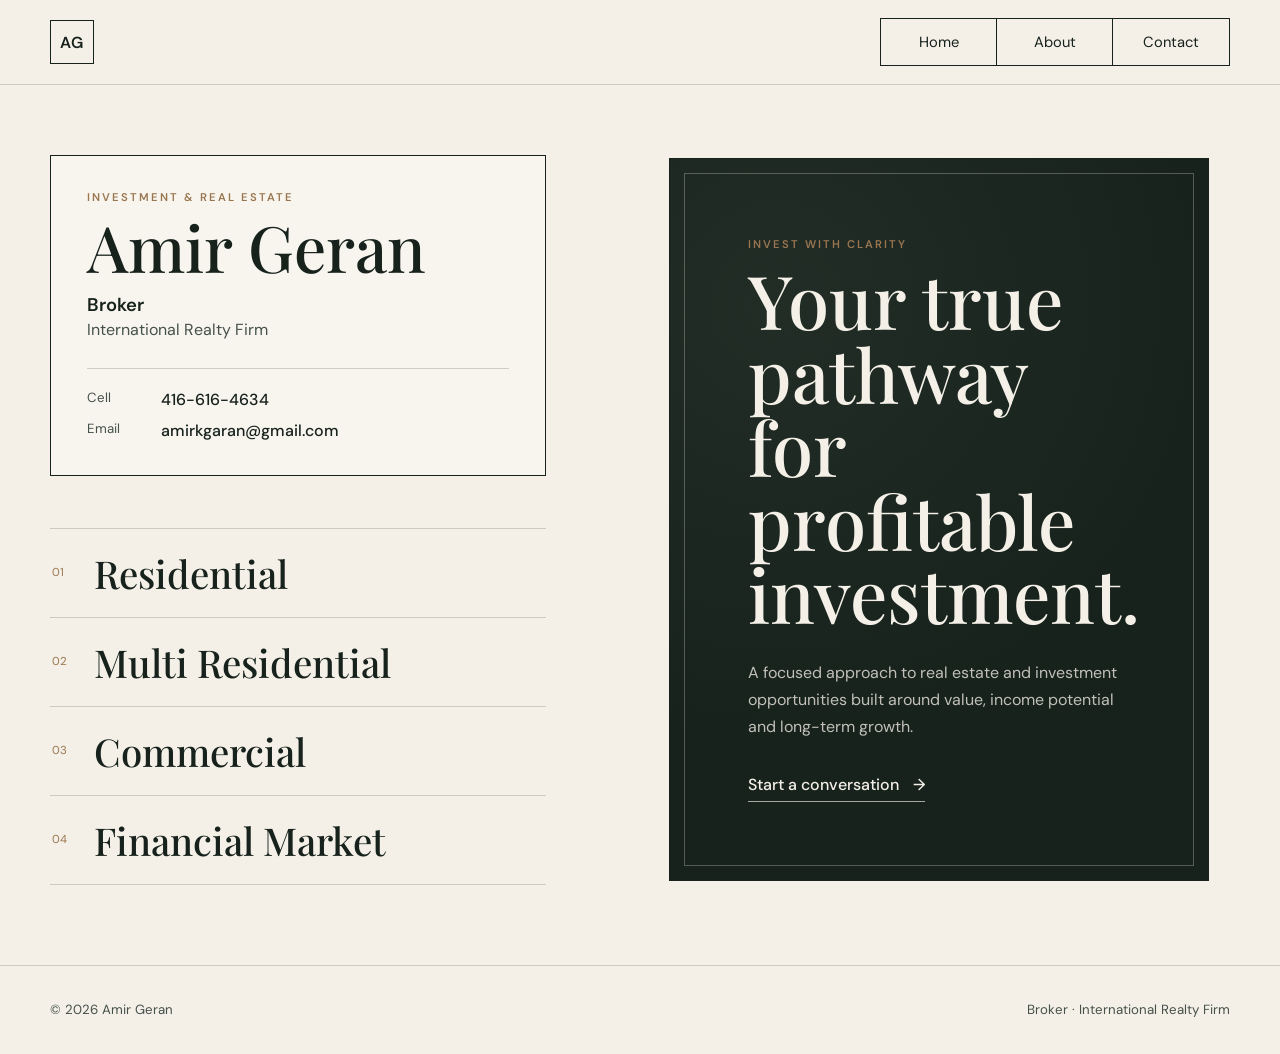
==== commit b751a9c2: "Add files via upload" ====
--- a/index.html
+++ b/index.html
@@ -1,4 +1,3 @@
-
 <!DOCTYPE html>
 <html lang="en">
 <head>
@@ -8,28 +7,25 @@
   <title>Amir Geran | Investment & Real Estate</title>
   <link rel="stylesheet" href="styles.css" />
 </head>
-
 <body>
   <header class="site-header">
     <div class="shell nav-wrap">
-      <a class="brand" href="#home" aria-label="Amir Geran home">AG</a>
+      <a class="brand" href="index.html" aria-label="Amir Geran home">AG</a>
 
       <button class="menu-toggle" id="menuToggle" aria-label="Open navigation" aria-expanded="false">
-        <span></span>
-        <span></span>
-        <span></span>
+        <span></span><span></span><span></span>
       </button>
 
       <nav class="nav-links" id="navLinks">
-        <a href="#home">Home</a>
-        <a href="#about">About</a>
-        <a href="#contact">Contact</a>
+        <a class="active" href="index.html">Home</a>
+        <a href="about.html">About</a>
+        <a href="contact.html">Contact</a>
       </nav>
     </div>
   </header>
 
   <main>
-    <section class="hero shell" id="home">
+    <section class="hero shell">
       <div class="hero-left">
         <div class="profile-card">
           <p class="profile-label">Investment & Real Estate</p>
@@ -65,39 +61,8 @@
             A focused approach to real estate and investment opportunities built around value,
             income potential and long-term growth.
           </p>
-          <a class="cta" href="#contact">Start a conversation <span>→</span></a>
+          <a class="cta" href="contact.html">Start a conversation <span>→</span></a>
         </div>
-      </div>
-    </section>
-
-    <section class="about-section shell" id="about">
-      <div class="section-number">01</div>
-      <div class="section-copy">
-        <p class="section-eyebrow">About</p>
-        <h2>Real estate guidance with an investment mindset.</h2>
-        <p>
-          Amir Geran is a Broker with International Realty Firm, helping clients consider
-          residential, multi-residential and commercial opportunities with attention to
-          income potential, long-term value and practical market considerations.
-        </p>
-      </div>
-    </section>
-
-    <section class="contact-section shell" id="contact">
-      <div class="contact-intro">
-        <p class="section-eyebrow">Contact</p>
-        <h2>Let’s discuss your next investment.</h2>
-      </div>
-
-      <div class="contact-box">
-        <a href="tel:+14166164634">
-          <span>Call</span>
-          <strong>416-616-4634</strong>
-        </a>
-        <a href="mailto:amirkgaran@gmail.com">
-          <span>Email</span>
-          <strong>amirkgaran@gmail.com</strong>
-        </a>
       </div>
     </section>
   </main>
@@ -112,4 +77,3 @@
   <script src="script.js"></script>
 </body>
 </html>
-
--- a/styles.css
+++ b/styles.css
@@ -1 +1,438 @@
-*{box-sizing:border-box}:root{--bg:#f8f5ef;--panel:#fff;--text:#17201d;--muted:#6e756f;--line:#e4ded2;--gold:#b9893e;--dark:#10231d;--shadow:0 24px 60px rgba(20,30,25,.12)}html{scroll-behavior:smooth}body{margin:0;font-family:Inter,ui-sans-serif,system-ui,-apple-system,BlinkMacSystemFont,"Segoe UI",sans-serif;color:var(--text);background:var(--bg);line-height:1.6}a{color:inherit;text-decoration:none}.site-header{position:sticky;top:0;z-index:50;background:rgba(248,245,239,.92);backdrop-filter:blur(14px);border-bottom:1px solid var(--line)}.navbar{width:min(1180px,calc(100% - 36px));margin:0 auto;height:76px;display:flex;align-items:center;justify-content:space-between}.logo{display:flex;align-items:center;gap:12px;font-weight:800;letter-spacing:-.03em;font-size:1.08rem}.logo-mark{width:42px;height:42px;border-radius:12px;background:var(--dark);color:#fff;display:grid;place-items:center;font-weight:900}.nav-links{display:flex;align-items:center;gap:26px;color:#2a302d;font-weight:650;font-size:.95rem}.nav-links a:hover{color:var(--gold)}.nav-cta{background:var(--dark);color:#fff!important;padding:10px 16px;border-radius:999px}.menu-toggle{display:none;border:0;background:var(--dark);color:#fff;border-radius:10px;font-size:1.2rem;width:42px;height:42px}.hero{width:min(1180px,calc(100% - 36px));margin:0 auto;min-height:690px;display:grid;grid-template-columns:1.2fr .8fr;align-items:center;gap:42px;padding:72px 0}.eyebrow{text-transform:uppercase;letter-spacing:.16em;font-size:.78rem;font-weight:800;color:var(--gold);margin:0 0 14px}h1,h2,h3{line-height:1.08;letter-spacing:-.045em;margin:0}h1{font-size:clamp(3rem,8vw,6.4rem);max-width:900px}h2{font-size:clamp(2rem,4vw,3.3rem)}h3{font-size:1.35rem}.hero-text{font-size:1.18rem;color:var(--muted);max-width:680px;margin:24px 0 32px}.hero-actions{display:flex;gap:14px;flex-wrap:wrap}.button{border:0;display:inline-flex;justify-content:center;align-items:center;border-radius:999px;padding:14px 22px;font-weight:800;cursor:pointer}.button.primary{background:var(--dark);color:#fff}.button.secondary{background:#fff;color:var(--dark);border:1px solid var(--line)}.hero-stats{margin-top:46px;display:grid;grid-template-columns:repeat(3,1fr);max-width:680px;gap:12px}.hero-stats div{background:rgba(255,255,255,.68);border:1px solid var(--line);padding:18px;border-radius:20px}.hero-stats strong{display:block;font-size:1.05rem}.hero-stats span{color:var(--muted);font-size:.94rem}.hero-card{min-height:500px;border-radius:34px;background:linear-gradient(180deg,rgba(16,35,29,.12),rgba(16,35,29,.7)),radial-gradient(circle at 25% 20%,#d8b16a 0 11%,transparent 11.5%),linear-gradient(135deg,#31483f,#10231d 65%);color:#fff;box-shadow:var(--shadow);padding:30px;display:flex;flex-direction:column;justify-content:flex-end;position:relative;overflow:hidden}.hero-card:before,.hero-card:after{content:"";position:absolute;border:1px solid rgba(255,255,255,.16);border-radius:24px}.hero-card:before{width:72%;height:42%;top:70px;left:55px}.hero-card:after{width:45%;height:24%;top:170px;right:34px}.hero-card-top,.price,.hero-card p,.hero-card a{position:relative;z-index:1}.hero-card-top span{display:block;color:#dccaa2;font-size:.92rem}.hero-card-top strong{font-size:1.4rem}.price{font-size:3.2rem;font-weight:900;letter-spacing:-.08em;margin-top:18px}.hero-card p{color:rgba(255,255,255,.82)}.hero-card a{font-weight:900;color:#f1d28f}.section{width:min(1180px,calc(100% - 36px));margin:0 auto;padding:78px 0}.intro,.about{display:grid;grid-template-columns:.9fr 1.1fr;gap:48px;border-top:1px solid var(--line);border-bottom:1px solid var(--line)}.intro p,.about p{color:var(--muted);font-size:1.08rem}.section-heading{display:flex;justify-content:space-between;align-items:end;gap:24px;margin-bottom:34px}.filters{display:flex;gap:10px;flex-wrap:wrap}.filter{border:1px solid var(--line);background:#fff;padding:10px 14px;border-radius:999px;font-weight:800;cursor:pointer}.filter.active{background:var(--dark);color:#fff;border-color:var(--dark)}.property-grid{display:grid;grid-template-columns:repeat(3,1fr);gap:22px}.property-card{background:var(--panel);border:1px solid var(--line);border-radius:26px;overflow:hidden;box-shadow:0 16px 40px rgba(20,30,25,.07);transition:transform .2s ease,box-shadow .2s ease}.property-card:hover{transform:translateY(-4px);box-shadow:var(--shadow)}.property-card.hidden{display:none}.property-image{height:220px;background-size:cover;background-position:center}.house{background:linear-gradient(135deg,rgba(16,35,29,.1),rgba(16,35,29,.35)),radial-gradient(circle at 25% 20%,#f2d28d 0 8%,transparent 8.5%),linear-gradient(135deg,#d8d0c2,#8fa192)}.condo{background:linear-gradient(135deg,rgba(16,35,29,.05),rgba(16,35,29,.35)),repeating-linear-gradient(90deg,#c9d0ca 0 18px,#eef0ec 18px 32px)}.commercial{background:linear-gradient(135deg,rgba(16,35,29,.2),rgba(16,35,29,.5)),linear-gradient(90deg,#b9893e 0 20%,#d8c197 20% 36%,#4d6258 36% 100%)}.townhouse{background:linear-gradient(135deg,rgba(16,35,29,.05),rgba(16,35,29,.3)),repeating-linear-gradient(45deg,#b8a88c 0 22px,#d8d0c2 22px 44px)}.apartment{background:linear-gradient(135deg,rgba(16,35,29,.05),rgba(16,35,29,.35)),linear-gradient(135deg,#eadfcf,#9caf9e)}.office{background:linear-gradient(135deg,rgba(16,35,29,.2),rgba(16,35,29,.55)),repeating-linear-gradient(0deg,#c6c8c0 0 18px,#eef0ec 18px 30px)}.property-body{padding:22px}.property-tag{display:inline-flex;background:#f6ead5;color:#7b5722;font-size:.78rem;font-weight:900;border-radius:999px;padding:6px 10px;margin-bottom:12px}.location{color:var(--gold)!important;margin:8px 0 10px!important;font-weight:800}.property-body p{color:var(--muted);margin:0 0 16px}.property-meta{display:flex;flex-wrap:wrap;gap:8px;margin:18px 0}.property-meta span{background:#f5f2ec;border:1px solid var(--line);padding:7px 10px;border-radius:999px;font-size:.84rem;font-weight:750}.property-footer{display:flex;justify-content:space-between;align-items:center;gap:12px;border-top:1px solid var(--line);padding-top:18px}.property-footer strong{font-size:1.1rem}.property-footer a{color:var(--gold);font-weight:900}.investment{background:var(--dark);color:#fff;width:100%;padding-left:max(18px,calc((100% - 1180px)/2));padding-right:max(18px,calc((100% - 1180px)/2))}.investment-content{max-width:780px}.investment-content p:not(.eyebrow){color:rgba(255,255,255,.72);font-size:1.1rem}.investment-grid,.service-grid{margin-top:34px;display:grid;grid-template-columns:repeat(3,1fr);gap:18px}.info-card{background:rgba(255,255,255,.08);border:1px solid rgba(255,255,255,.13);border-radius:24px;padding:24px}.info-card p{color:rgba(255,255,255,.72)}.service-grid{grid-template-columns:repeat(4,1fr)}.service{background:#fff;border:1px solid var(--line);border-radius:24px;padding:24px}.service span{color:var(--gold);font-weight:900}.service p{color:var(--muted)}.contact-card{display:grid;grid-template-columns:.9fr 1.1fr;gap:36px;background:#fff;border:1px solid var(--line);border-radius:34px;padding:34px;box-shadow:var(--shadow)}.contact-card p{color:var(--muted)}.contact-details{margin-top:24px}.contact-form{display:grid;gap:16px}.contact-form label{display:grid;gap:7px;font-weight:800}.contact-form input,.contact-form select,.contact-form textarea{width:100%;border:1px solid var(--line);border-radius:16px;padding:13px 14px;font:inherit;background:#fbfaf7}.footer{border-top:1px solid var(--line);padding:26px 18px;text-align:center;color:var(--muted)}.footer p{margin:4px 0}.small{font-size:.85rem}@media(max-width:920px){.menu-toggle{display:block}.nav-links{display:none;position:absolute;left:18px;right:18px;top:76px;background:#fff;border:1px solid var(--line);border-radius:20px;padding:18px;box-shadow:var(--shadow);flex-direction:column;align-items:stretch}.nav-links.open{display:flex}.hero,.intro,.about,.contact-card{grid-template-columns:1fr}.hero{padding-top:48px}.hero-card{min-height:420px}.property-grid,.investment-grid,.service-grid{grid-template-columns:1fr 1fr}.section-heading{align-items:start;flex-direction:column}}@media(max-width:620px){.navbar,.hero,.section{width:min(100% - 28px,1180px)}.hero-stats,.property-grid,.investment-grid,.service-grid{grid-template-columns:1fr}.contact-card{padding:24px}.hero-actions .button{width:100%}}
+@import url('https://fonts.googleapis.com/css2?family=DM+Sans:wght@400;500;600&family=Playfair+Display:wght@500;600&display=swap');
+
+:root {
+  --ink: #17221d;
+  --ink-soft: #46514b;
+  --paper: #f4f0e7;
+  --paper-deep: #e9e1d2;
+  --accent: #9a7650;
+  --line: rgba(23, 34, 29, 0.18);
+  --white: #fffdf8;
+}
+
+* {
+  box-sizing: border-box;
+}
+
+html {
+  scroll-behavior: smooth;
+}
+
+body {
+  margin: 0;
+  background: var(--paper);
+  color: var(--ink);
+  font-family: "DM Sans", Arial, sans-serif;
+}
+
+a {
+  color: inherit;
+}
+
+.shell {
+  width: min(1180px, calc(100% - 48px));
+  margin: 0 auto;
+}
+
+.site-header {
+  position: sticky;
+  top: 0;
+  z-index: 20;
+  background: rgba(244, 240, 231, 0.94);
+  backdrop-filter: blur(12px);
+  border-bottom: 1px solid var(--line);
+}
+
+.nav-wrap {
+  min-height: 84px;
+  display: flex;
+  align-items: center;
+  justify-content: space-between;
+}
+
+.brand {
+  width: 44px;
+  height: 44px;
+  border: 1px solid var(--ink);
+  display: grid;
+  place-items: center;
+  text-decoration: none;
+  font-weight: 600;
+  letter-spacing: 0.08em;
+}
+
+.nav-links {
+  display: flex;
+  border: 1px solid var(--ink);
+}
+
+.nav-links a {
+  min-width: 116px;
+  padding: 13px 22px;
+  text-align: center;
+  text-decoration: none;
+  font-size: 0.92rem;
+  border-right: 1px solid var(--ink);
+  transition: background 180ms ease, color 180ms ease;
+}
+
+.nav-links a:last-child {
+  border-right: 0;
+}
+
+.nav-links a:hover {
+  background: var(--ink);
+  color: var(--paper);
+}
+
+.menu-toggle {
+  display: none;
+  background: none;
+  border: 0;
+  padding: 8px;
+}
+
+.menu-toggle span {
+  display: block;
+  width: 26px;
+  height: 2px;
+  margin: 5px 0;
+  background: var(--ink);
+}
+
+.hero {
+  min-height: calc(100vh - 84px);
+  display: grid;
+  grid-template-columns: 0.92fr 1.08fr;
+  gap: clamp(48px, 8vw, 110px);
+  align-items: center;
+  padding-top: 70px;
+  padding-bottom: 80px;
+}
+
+.hero-left {
+  display: flex;
+  flex-direction: column;
+  gap: 52px;
+}
+
+.profile-card {
+  max-width: 500px;
+  padding: 34px 36px;
+  border: 1px solid var(--ink);
+  background: rgba(255, 253, 248, 0.35);
+}
+
+.profile-label,
+.section-eyebrow,
+.small-kicker {
+  margin: 0 0 12px;
+  text-transform: uppercase;
+  letter-spacing: 0.18em;
+  font-size: 0.7rem;
+  color: var(--accent);
+  font-weight: 600;
+}
+
+.profile-card h1 {
+  margin: 0;
+  font-family: "Playfair Display", Georgia, serif;
+  font-size: clamp(2.5rem, 5vw, 4.5rem);
+  font-weight: 500;
+  line-height: 0.98;
+}
+
+.role {
+  margin: 14px 0 2px;
+  font-size: 1.15rem;
+  font-weight: 600;
+}
+
+.firm {
+  margin: 0;
+  color: var(--ink-soft);
+}
+
+.contact-lines {
+  margin-top: 28px;
+  padding-top: 20px;
+  border-top: 1px solid var(--line);
+  display: grid;
+  gap: 10px;
+}
+
+.contact-lines a {
+  display: grid;
+  grid-template-columns: 60px 1fr;
+  gap: 14px;
+  text-decoration: none;
+}
+
+.contact-lines span,
+.contact-box span {
+  color: var(--ink-soft);
+  font-size: 0.83rem;
+}
+
+.contact-lines strong {
+  font-weight: 500;
+}
+
+.focus-list {
+  display: grid;
+  gap: 0;
+}
+
+.focus-item {
+  display: grid;
+  grid-template-columns: 42px 1fr;
+  align-items: center;
+  padding: 18px 2px;
+  border-bottom: 1px solid var(--line);
+}
+
+.focus-item:first-child {
+  border-top: 1px solid var(--line);
+}
+
+.focus-item span {
+  color: var(--accent);
+  font-size: 0.72rem;
+}
+
+.focus-item h2 {
+  margin: 0;
+  font-family: "Playfair Display", Georgia, serif;
+  font-size: clamp(1.65rem, 3vw, 2.45rem);
+  font-weight: 500;
+}
+
+.hero-message {
+  display: flex;
+  justify-content: center;
+}
+
+.message-frame {
+  width: min(100%, 540px);
+  min-height: 570px;
+  padding: clamp(46px, 7vw, 78px);
+  border: 1px solid var(--ink);
+  background:
+    linear-gradient(rgba(23,34,29,.88), rgba(23,34,29,.88)),
+    radial-gradient(circle at 20% 20%, #6e7b68, #17221d 60%);
+  color: var(--paper);
+  display: flex;
+  flex-direction: column;
+  justify-content: center;
+  position: relative;
+}
+
+.message-frame::before {
+  content: "";
+  position: absolute;
+  inset: 14px;
+  border: 1px solid rgba(244, 240, 231, 0.28);
+  pointer-events: none;
+}
+
+.message-frame h2 {
+  margin: 0;
+  max-width: 420px;
+  font-family: "Playfair Display", Georgia, serif;
+  font-size: clamp(3rem, 5.8vw, 5.5rem);
+  line-height: 0.99;
+  font-weight: 500;
+}
+
+.message-copy {
+  max-width: 410px;
+  margin: 28px 0 34px;
+  color: rgba(244, 240, 231, 0.77);
+  line-height: 1.7;
+}
+
+.cta {
+  width: fit-content;
+  text-decoration: none;
+  border-bottom: 1px solid rgba(244, 240, 231, 0.65);
+  padding-bottom: 6px;
+  font-weight: 500;
+}
+
+.cta span {
+  margin-left: 10px;
+}
+
+.about-section,
+.contact-section {
+  padding-top: 120px;
+  padding-bottom: 120px;
+  border-top: 1px solid var(--line);
+}
+
+.about-section {
+  display: grid;
+  grid-template-columns: 130px 1fr;
+}
+
+.section-number {
+  color: var(--accent);
+  font-family: "Playfair Display", Georgia, serif;
+  font-size: 2rem;
+}
+
+.section-copy {
+  max-width: 760px;
+}
+
+.section-copy h2,
+.contact-intro h2 {
+  margin: 0 0 26px;
+  font-family: "Playfair Display", Georgia, serif;
+  font-size: clamp(2.5rem, 5vw, 4.8rem);
+  line-height: 1.04;
+  font-weight: 500;
+}
+
+.section-copy p:last-child {
+  max-width: 680px;
+  color: var(--ink-soft);
+  font-size: 1.08rem;
+  line-height: 1.8;
+}
+
+.contact-section {
+  display: grid;
+  grid-template-columns: 1fr 1fr;
+  gap: 70px;
+  align-items: end;
+}
+
+.contact-box {
+  border: 1px solid var(--ink);
+  background: var(--white);
+}
+
+.contact-box a {
+  display: grid;
+  grid-template-columns: 90px 1fr;
+  gap: 18px;
+  padding: 25px 28px;
+  text-decoration: none;
+  border-bottom: 1px solid var(--line);
+}
+
+.contact-box a:last-child {
+  border-bottom: 0;
+}
+
+.contact-box strong {
+  font-size: 1.05rem;
+  font-weight: 500;
+}
+
+footer {
+  border-top: 1px solid var(--line);
+}
+
+.footer-inner {
+  min-height: 88px;
+  display: flex;
+  align-items: center;
+  justify-content: space-between;
+  color: var(--ink-soft);
+  font-size: 0.83rem;
+}
+
+@media (max-width: 850px) {
+  .shell {
+    width: min(100% - 30px, 720px);
+  }
+
+  .nav-wrap {
+    min-height: 72px;
+  }
+
+  .menu-toggle {
+    display: block;
+  }
+
+  .nav-links {
+    display: none;
+    position: absolute;
+    top: 72px;
+    left: 15px;
+    right: 15px;
+    flex-direction: column;
+    background: var(--paper);
+  }
+
+  .nav-links.open {
+    display: flex;
+  }
+
+  .nav-links a {
+    border-right: 0;
+    border-bottom: 1px solid var(--ink);
+  }
+
+  .nav-links a:last-child {
+    border-bottom: 0;
+  }
+
+  .hero {
+    grid-template-columns: 1fr;
+    min-height: auto;
+    padding-top: 48px;
+  }
+
+  .hero-left {
+    gap: 36px;
+  }
+
+  .profile-card {
+    max-width: none;
+  }
+
+  .message-frame {
+    min-height: 460px;
+  }
+
+  .about-section {
+    grid-template-columns: 1fr;
+    gap: 30px;
+  }
+
+  .contact-section {
+    grid-template-columns: 1fr;
+  }
+
+  .footer-inner {
+    min-height: 110px;
+    flex-direction: column;
+    justify-content: center;
+    gap: 8px;
+    text-align: center;
+  }
+}
+
+@media (max-width: 520px) {
+  .profile-card {
+    padding: 28px 24px;
+  }
+
+  .contact-lines a,
+  .contact-box a {
+    grid-template-columns: 1fr;
+    gap: 4px;
+  }
+
+  .message-frame {
+    padding: 42px 30px;
+  }
+
+  .message-frame::before {
+    inset: 9px;
+  }
+}
+
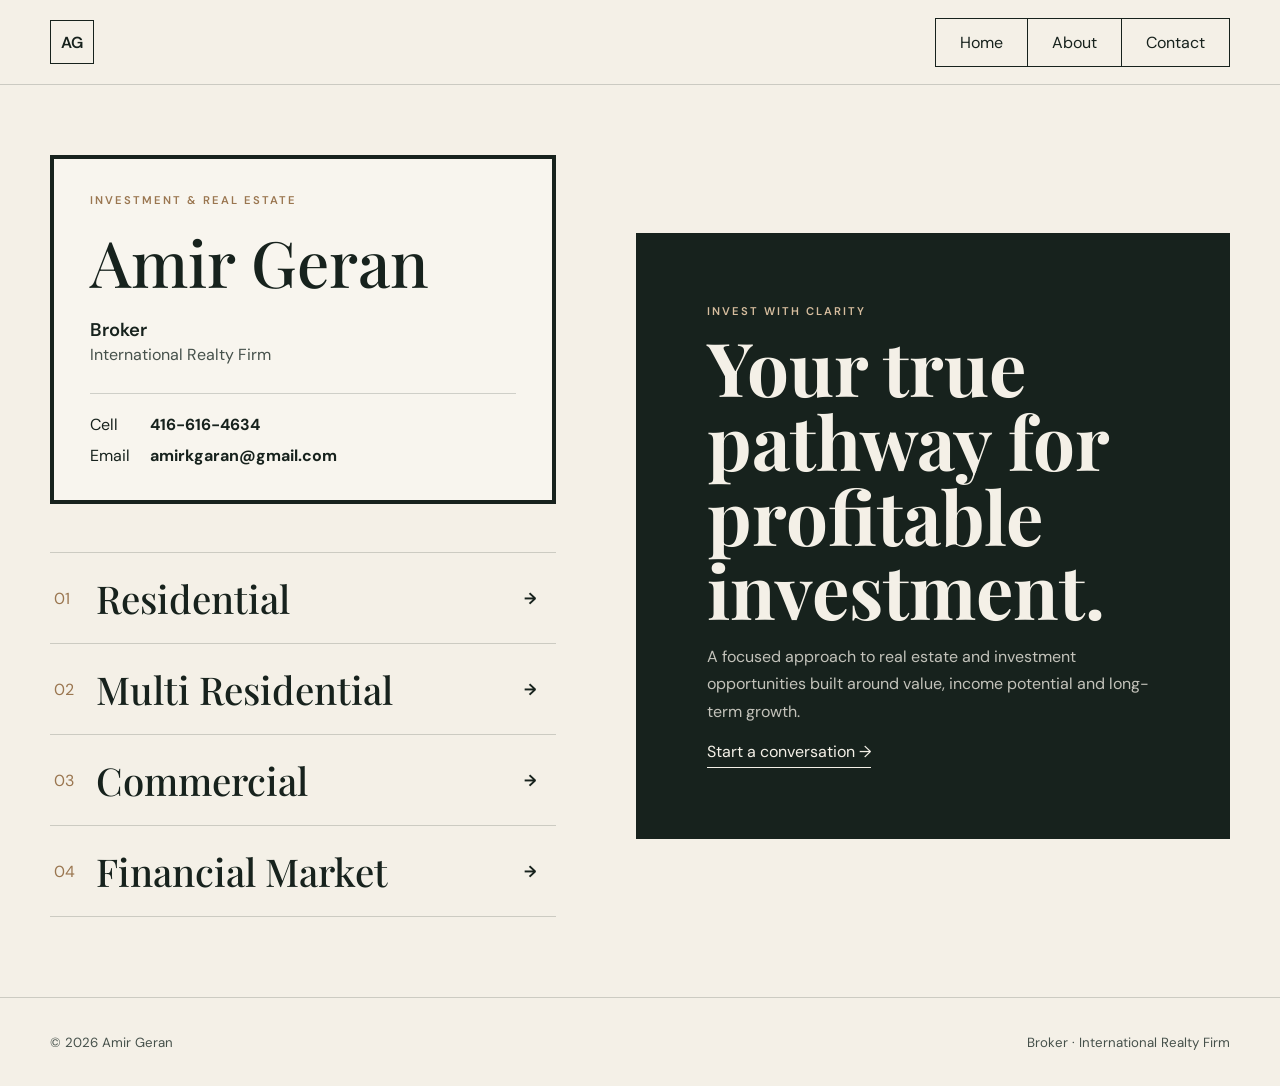
==== commit 9d9336e9: "Add files via upload" ====
--- a/index.html
+++ b/index.html
@@ -1,79 +1,20 @@
-<!DOCTYPE html>
-<html lang="en">
-<head>
-  <meta charset="UTF-8" />
-  <meta name="viewport" content="width=device-width, initial-scale=1.0" />
-  <meta name="description" content="Amir Geran, Broker at International Realty Firm — residential, multi-residential, commercial and financial market investment opportunities." />
-  <title>Amir Geran | Investment & Real Estate</title>
-  <link rel="stylesheet" href="styles.css" />
-</head>
-<body>
-  <header class="site-header">
-    <div class="shell nav-wrap">
-      <a class="brand" href="index.html" aria-label="Amir Geran home">AG</a>
-
-      <button class="menu-toggle" id="menuToggle" aria-label="Open navigation" aria-expanded="false">
-        <span></span><span></span><span></span>
-      </button>
-
-      <nav class="nav-links" id="navLinks">
-        <a class="active" href="index.html">Home</a>
-        <a href="about.html">About</a>
-        <a href="contact.html">Contact</a>
-      </nav>
-    </div>
-  </header>
-
-  <main>
-    <section class="hero shell">
-      <div class="hero-left">
-        <div class="profile-card">
-          <p class="profile-label">Investment & Real Estate</p>
-          <h1>Amir Geran</h1>
-          <p class="role">Broker</p>
-          <p class="firm">International Realty Firm</p>
-
-          <div class="contact-lines">
-            <a href="tel:+14166164634">
-              <span>Cell</span>
-              <strong>416-616-4634</strong>
-            </a>
-            <a href="mailto:amirkgaran@gmail.com">
-              <span>Email</span>
-              <strong>amirkgaran@gmail.com</strong>
-            </a>
-          </div>
-        </div>
-
-        <div class="focus-list" aria-label="Investment focus areas">
-          <div class="focus-item"><span>01</span><h2>Residential</h2></div>
-          <div class="focus-item"><span>02</span><h2>Multi Residential</h2></div>
-          <div class="focus-item"><span>03</span><h2>Commercial</h2></div>
-          <div class="focus-item"><span>04</span><h2>Financial Market</h2></div>
-        </div>
-      </div>
-
-      <div class="hero-message">
-        <div class="message-frame">
-          <p class="small-kicker">Invest with clarity</p>
-          <h2>Your true pathway for profitable investment.</h2>
-          <p class="message-copy">
-            A focused approach to real estate and investment opportunities built around value,
-            income potential and long-term growth.
-          </p>
-          <a class="cta" href="contact.html">Start a conversation <span>→</span></a>
-        </div>
-      </div>
-    </section>
-  </main>
-
-  <footer>
-    <div class="shell footer-inner">
-      <span>© 2026 Amir Geran</span>
-      <span>Broker · International Realty Firm</span>
-    </div>
-  </footer>
-
-  <script src="script.js"></script>
-</body>
-</html>
+<!doctype html><html lang="en"><head><meta charset="utf-8"><meta name="viewport" content="width=device-width,initial-scale=1"><title>Amir Geran | Investment & Real Estate</title><link rel="stylesheet" href="styles.css"></head><body>
+<header class="site-header">
+<div class="shell nav-wrap">
+<a class="brand" href="index.html">AG</a>
+<button class="menu-toggle" id="menuToggle" aria-label="Open navigation" aria-expanded="false"><span></span><span></span><span></span></button>
+<nav class="nav-links" id="navLinks">
+<a href="index.html">Home</a><a href="about.html">About</a><a href="contact.html">Contact</a>
+</nav></div></header>
+<main><section class="hero shell">
+<div class="hero-left">
+<div class="profile-card strong-border"><p class="eyebrow">Investment & Real Estate</p><h1>Amir Geran</h1><p class="role">Broker</p><p class="muted">International Realty Firm</p>
+<div class="contact-lines"><a href="tel:+14166164634"><span>Cell</span><strong>416-616-4634</strong></a><a href="mailto:amirkgaran@gmail.com"><span>Email</span><strong>amirkgaran@gmail.com</strong></a></div></div>
+<div class="focus-list">
+<a class="focus-item" href="residential.html"><span>01</span><h2>Residential</h2><b>→</b></a>
+<a class="focus-item" href="multi-residential.html"><span>02</span><h2>Multi Residential</h2><b>→</b></a>
+<a class="focus-item" href="commercial.html"><span>03</span><h2>Commercial</h2><b>→</b></a>
+<a class="focus-item" href="financial-market.html"><span>04</span><h2>Financial Market</h2><b>→</b></a>
+</div></div>
+<div class="hero-message"><div class="message-frame"><p class="eyebrow light">Invest with clarity</p><h2>Your true pathway for profitable investment.</h2><p>A focused approach to real estate and investment opportunities built around value, income potential and long-term growth.</p><a class="cta" href="contact.html">Start a conversation →</a></div></div>
+</section></main><footer><div class="shell footer-inner"><span>© 2026 Amir Geran</span><span>Broker · International Realty Firm</span></div></footer><script src="script.js"></script></body></html>
--- a/styles.css
+++ b/styles.css
@@ -1,438 +1,2 @@
 @import url('https://fonts.googleapis.com/css2?family=DM+Sans:wght@400;500;600&family=Playfair+Display:wght@500;600&display=swap');
-
-:root {
-  --ink: #17221d;
-  --ink-soft: #46514b;
-  --paper: #f4f0e7;
-  --paper-deep: #e9e1d2;
-  --accent: #9a7650;
-  --line: rgba(23, 34, 29, 0.18);
-  --white: #fffdf8;
-}
-
-* {
-  box-sizing: border-box;
-}
-
-html {
-  scroll-behavior: smooth;
-}
-
-body {
-  margin: 0;
-  background: var(--paper);
-  color: var(--ink);
-  font-family: "DM Sans", Arial, sans-serif;
-}
-
-a {
-  color: inherit;
-}
-
-.shell {
-  width: min(1180px, calc(100% - 48px));
-  margin: 0 auto;
-}
-
-.site-header {
-  position: sticky;
-  top: 0;
-  z-index: 20;
-  background: rgba(244, 240, 231, 0.94);
-  backdrop-filter: blur(12px);
-  border-bottom: 1px solid var(--line);
-}
-
-.nav-wrap {
-  min-height: 84px;
-  display: flex;
-  align-items: center;
-  justify-content: space-between;
-}
-
-.brand {
-  width: 44px;
-  height: 44px;
-  border: 1px solid var(--ink);
-  display: grid;
-  place-items: center;
-  text-decoration: none;
-  font-weight: 600;
-  letter-spacing: 0.08em;
-}
-
-.nav-links {
-  display: flex;
-  border: 1px solid var(--ink);
-}
-
-.nav-links a {
-  min-width: 116px;
-  padding: 13px 22px;
-  text-align: center;
-  text-decoration: none;
-  font-size: 0.92rem;
-  border-right: 1px solid var(--ink);
-  transition: background 180ms ease, color 180ms ease;
-}
-
-.nav-links a:last-child {
-  border-right: 0;
-}
-
-.nav-links a:hover {
-  background: var(--ink);
-  color: var(--paper);
-}
-
-.menu-toggle {
-  display: none;
-  background: none;
-  border: 0;
-  padding: 8px;
-}
-
-.menu-toggle span {
-  display: block;
-  width: 26px;
-  height: 2px;
-  margin: 5px 0;
-  background: var(--ink);
-}
-
-.hero {
-  min-height: calc(100vh - 84px);
-  display: grid;
-  grid-template-columns: 0.92fr 1.08fr;
-  gap: clamp(48px, 8vw, 110px);
-  align-items: center;
-  padding-top: 70px;
-  padding-bottom: 80px;
-}
-
-.hero-left {
-  display: flex;
-  flex-direction: column;
-  gap: 52px;
-}
-
-.profile-card {
-  max-width: 500px;
-  padding: 34px 36px;
-  border: 1px solid var(--ink);
-  background: rgba(255, 253, 248, 0.35);
-}
-
-.profile-label,
-.section-eyebrow,
-.small-kicker {
-  margin: 0 0 12px;
-  text-transform: uppercase;
-  letter-spacing: 0.18em;
-  font-size: 0.7rem;
-  color: var(--accent);
-  font-weight: 600;
-}
-
-.profile-card h1 {
-  margin: 0;
-  font-family: "Playfair Display", Georgia, serif;
-  font-size: clamp(2.5rem, 5vw, 4.5rem);
-  font-weight: 500;
-  line-height: 0.98;
-}
-
-.role {
-  margin: 14px 0 2px;
-  font-size: 1.15rem;
-  font-weight: 600;
-}
-
-.firm {
-  margin: 0;
-  color: var(--ink-soft);
-}
-
-.contact-lines {
-  margin-top: 28px;
-  padding-top: 20px;
-  border-top: 1px solid var(--line);
-  display: grid;
-  gap: 10px;
-}
-
-.contact-lines a {
-  display: grid;
-  grid-template-columns: 60px 1fr;
-  gap: 14px;
-  text-decoration: none;
-}
-
-.contact-lines span,
-.contact-box span {
-  color: var(--ink-soft);
-  font-size: 0.83rem;
-}
-
-.contact-lines strong {
-  font-weight: 500;
-}
-
-.focus-list {
-  display: grid;
-  gap: 0;
-}
-
-.focus-item {
-  display: grid;
-  grid-template-columns: 42px 1fr;
-  align-items: center;
-  padding: 18px 2px;
-  border-bottom: 1px solid var(--line);
-}
-
-.focus-item:first-child {
-  border-top: 1px solid var(--line);
-}
-
-.focus-item span {
-  color: var(--accent);
-  font-size: 0.72rem;
-}
-
-.focus-item h2 {
-  margin: 0;
-  font-family: "Playfair Display", Georgia, serif;
-  font-size: clamp(1.65rem, 3vw, 2.45rem);
-  font-weight: 500;
-}
-
-.hero-message {
-  display: flex;
-  justify-content: center;
-}
-
-.message-frame {
-  width: min(100%, 540px);
-  min-height: 570px;
-  padding: clamp(46px, 7vw, 78px);
-  border: 1px solid var(--ink);
-  background:
-    linear-gradient(rgba(23,34,29,.88), rgba(23,34,29,.88)),
-    radial-gradient(circle at 20% 20%, #6e7b68, #17221d 60%);
-  color: var(--paper);
-  display: flex;
-  flex-direction: column;
-  justify-content: center;
-  position: relative;
-}
-
-.message-frame::before {
-  content: "";
-  position: absolute;
-  inset: 14px;
-  border: 1px solid rgba(244, 240, 231, 0.28);
-  pointer-events: none;
-}
-
-.message-frame h2 {
-  margin: 0;
-  max-width: 420px;
-  font-family: "Playfair Display", Georgia, serif;
-  font-size: clamp(3rem, 5.8vw, 5.5rem);
-  line-height: 0.99;
-  font-weight: 500;
-}
-
-.message-copy {
-  max-width: 410px;
-  margin: 28px 0 34px;
-  color: rgba(244, 240, 231, 0.77);
-  line-height: 1.7;
-}
-
-.cta {
-  width: fit-content;
-  text-decoration: none;
-  border-bottom: 1px solid rgba(244, 240, 231, 0.65);
-  padding-bottom: 6px;
-  font-weight: 500;
-}
-
-.cta span {
-  margin-left: 10px;
-}
-
-.about-section,
-.contact-section {
-  padding-top: 120px;
-  padding-bottom: 120px;
-  border-top: 1px solid var(--line);
-}
-
-.about-section {
-  display: grid;
-  grid-template-columns: 130px 1fr;
-}
-
-.section-number {
-  color: var(--accent);
-  font-family: "Playfair Display", Georgia, serif;
-  font-size: 2rem;
-}
-
-.section-copy {
-  max-width: 760px;
-}
-
-.section-copy h2,
-.contact-intro h2 {
-  margin: 0 0 26px;
-  font-family: "Playfair Display", Georgia, serif;
-  font-size: clamp(2.5rem, 5vw, 4.8rem);
-  line-height: 1.04;
-  font-weight: 500;
-}
-
-.section-copy p:last-child {
-  max-width: 680px;
-  color: var(--ink-soft);
-  font-size: 1.08rem;
-  line-height: 1.8;
-}
-
-.contact-section {
-  display: grid;
-  grid-template-columns: 1fr 1fr;
-  gap: 70px;
-  align-items: end;
-}
-
-.contact-box {
-  border: 1px solid var(--ink);
-  background: var(--white);
-}
-
-.contact-box a {
-  display: grid;
-  grid-template-columns: 90px 1fr;
-  gap: 18px;
-  padding: 25px 28px;
-  text-decoration: none;
-  border-bottom: 1px solid var(--line);
-}
-
-.contact-box a:last-child {
-  border-bottom: 0;
-}
-
-.contact-box strong {
-  font-size: 1.05rem;
-  font-weight: 500;
-}
-
-footer {
-  border-top: 1px solid var(--line);
-}
-
-.footer-inner {
-  min-height: 88px;
-  display: flex;
-  align-items: center;
-  justify-content: space-between;
-  color: var(--ink-soft);
-  font-size: 0.83rem;
-}
-
-@media (max-width: 850px) {
-  .shell {
-    width: min(100% - 30px, 720px);
-  }
-
-  .nav-wrap {
-    min-height: 72px;
-  }
-
-  .menu-toggle {
-    display: block;
-  }
-
-  .nav-links {
-    display: none;
-    position: absolute;
-    top: 72px;
-    left: 15px;
-    right: 15px;
-    flex-direction: column;
-    background: var(--paper);
-  }
-
-  .nav-links.open {
-    display: flex;
-  }
-
-  .nav-links a {
-    border-right: 0;
-    border-bottom: 1px solid var(--ink);
-  }
-
-  .nav-links a:last-child {
-    border-bottom: 0;
-  }
-
-  .hero {
-    grid-template-columns: 1fr;
-    min-height: auto;
-    padding-top: 48px;
-  }
-
-  .hero-left {
-    gap: 36px;
-  }
-
-  .profile-card {
-    max-width: none;
-  }
-
-  .message-frame {
-    min-height: 460px;
-  }
-
-  .about-section {
-    grid-template-columns: 1fr;
-    gap: 30px;
-  }
-
-  .contact-section {
-    grid-template-columns: 1fr;
-  }
-
-  .footer-inner {
-    min-height: 110px;
-    flex-direction: column;
-    justify-content: center;
-    gap: 8px;
-    text-align: center;
-  }
-}
-
-@media (max-width: 520px) {
-  .profile-card {
-    padding: 28px 24px;
-  }
-
-  .contact-lines a,
-  .contact-box a {
-    grid-template-columns: 1fr;
-    gap: 4px;
-  }
-
-  .message-frame {
-    padding: 42px 30px;
-  }
-
-  .message-frame::before {
-    inset: 9px;
-  }
-}
-
+:root{--ink:#17221d;--soft:#46514b;--paper:#f4f0e7;--accent:#9a7650;--line:rgba(23,34,29,.18);--white:#fffdf8}*{box-sizing:border-box}body{margin:0;background:var(--paper);color:var(--ink);font-family:"DM Sans",Arial,sans-serif}a{color:inherit}.shell{width:min(1180px,calc(100% - 48px));margin:auto}.site-header{position:sticky;top:0;z-index:20;background:rgba(244,240,231,.95);border-bottom:1px solid var(--line)}.nav-wrap{min-height:84px;display:flex;align-items:center;justify-content:space-between}.brand{width:44px;height:44px;border:1px solid var(--ink);display:grid;place-items:center;text-decoration:none;font-weight:600}.nav-links{display:flex;border:1px solid var(--ink)}.nav-links a{padding:13px 24px;text-decoration:none;border-right:1px solid var(--ink)}.nav-links a:last-child{border:0}.nav-links a:hover{background:var(--ink);color:var(--paper)}.menu-toggle{display:none;background:none;border:0}.menu-toggle span{display:block;width:26px;height:2px;background:var(--ink);margin:5px}.hero{min-height:calc(100vh - 84px);display:grid;grid-template-columns:.92fr 1.08fr;gap:80px;align-items:center;padding:70px 0 80px}.hero-left{display:flex;flex-direction:column;gap:48px}.profile-card{padding:34px 36px;background:rgba(255,253,248,.35)}.strong-border{border:4px solid var(--ink)}.eyebrow{margin:0 0 12px;text-transform:uppercase;letter-spacing:.18em;font-size:.7rem;color:var(--accent);font-weight:600}.light{color:#d6bd9e}.profile-card h1,.page-hero h1{font-family:"Playfair Display",Georgia,serif;font-weight:500}.profile-card h1{font-size:clamp(2.5rem,5vw,4.5rem);margin:0}.role{font-weight:600;font-size:1.15rem;margin:14px 0 2px}.muted{color:var(--soft);margin:0}.contact-lines{margin-top:28px;padding-top:20px;border-top:1px solid var(--line);display:grid;gap:10px}.contact-lines a{display:grid;grid-template-columns:60px 1fr;text-decoration:none}.focus-list{display:grid}.focus-item{display:grid;grid-template-columns:42px 1fr 28px;align-items:center;padding:19px 4px;border-bottom:1px solid var(--line);text-decoration:none}.focus-item:first-child{border-top:1px solid var(--line)}.focus-item:hover{padding-left:12px}.focus-item span,.type{color:var(--accent)}.focus-item h2{margin:0;font-family:"Playfair Display",Georgia,serif;font-size:clamp(1.65rem,3vw,2.45rem);font-weight:500}.message-frame{min-height:570px;padding:70px;border:1px solid var(--ink);background:#17221d;color:var(--paper);display:flex;flex-direction:column;justify-content:center}.message-frame h2{font-family:"Playfair Display",Georgia,serif;font-size:clamp(3rem,5.8vw,5.5rem);line-height:1;margin:0}.message-frame p:not(.eyebrow){line-height:1.7;color:rgba(244,240,231,.78)}.cta{width:max-content;text-decoration:none;border-bottom:1px solid currentColor;padding-bottom:5px}.page-hero{padding:95px 0 68px;border-bottom:1px solid var(--line)}.page-hero h1{font-size:clamp(3.2rem,7vw,6.4rem);line-height:1;margin:0;max-width:900px}.intro{max-width:720px;line-height:1.8;color:var(--soft);font-size:1.08rem}.back{display:inline-block;margin-bottom:45px;text-decoration:none}.category-body{display:grid;grid-template-columns:.72fr 1.28fr;gap:60px;padding:70px 0 110px}.explain{padding:30px;border:1px solid var(--ink);height:max-content;position:sticky;top:115px}.explain h2,.listing-heading h2{font-family:"Playfair Display",Georgia,serif;font-size:2.25rem;font-weight:500;margin:0}.explain li{margin:12px 0;line-height:1.6;color:var(--soft)}.listing-heading{display:flex;align-items:end;justify-content:space-between;margin-bottom:26px}.listing-heading a{text-decoration:none}.listing-grid{display:grid;gap:22px}.listing-card{display:grid;grid-template-columns:210px 1fr;border:1px solid var(--line);background:var(--white)}.listing-card>div:last-child{padding:26px}.photo{display:grid;place-items:center;background:#d9d2c4;color:#6c675e;text-transform:uppercase;letter-spacing:.12em;font-size:.7rem;min-height:210px}.type{text-transform:uppercase;letter-spacing:.12em;font-size:.7rem;font-weight:600}.listing-card h3{font-family:"Playfair Display",Georgia,serif;font-size:1.7rem;margin:8px 0}.listing-card p{color:var(--soft);line-height:1.6}.listing-card a{text-decoration:none;font-weight:600}.contact-card{margin-top:60px;margin-bottom:100px;padding:42px;max-width:650px;background:var(--white)}footer{border-top:1px solid var(--line)}.footer-inner{min-height:88px;display:flex;align-items:center;justify-content:space-between;color:var(--soft);font-size:.83rem}@media(max-width:900px){.shell{width:min(100% - 30px,720px)}.menu-toggle{display:block}.nav-links{display:none;position:absolute;top:72px;left:15px;right:15px;flex-direction:column;background:var(--paper)}.nav-links.open{display:flex}.nav-links a{border-right:0;border-bottom:1px solid var(--ink)}.hero,.category-body{grid-template-columns:1fr}.hero{min-height:auto}.explain{position:static}.listing-card{grid-template-columns:1fr}.footer-inner{flex-direction:column;justify-content:center;gap:8px;text-align:center}}
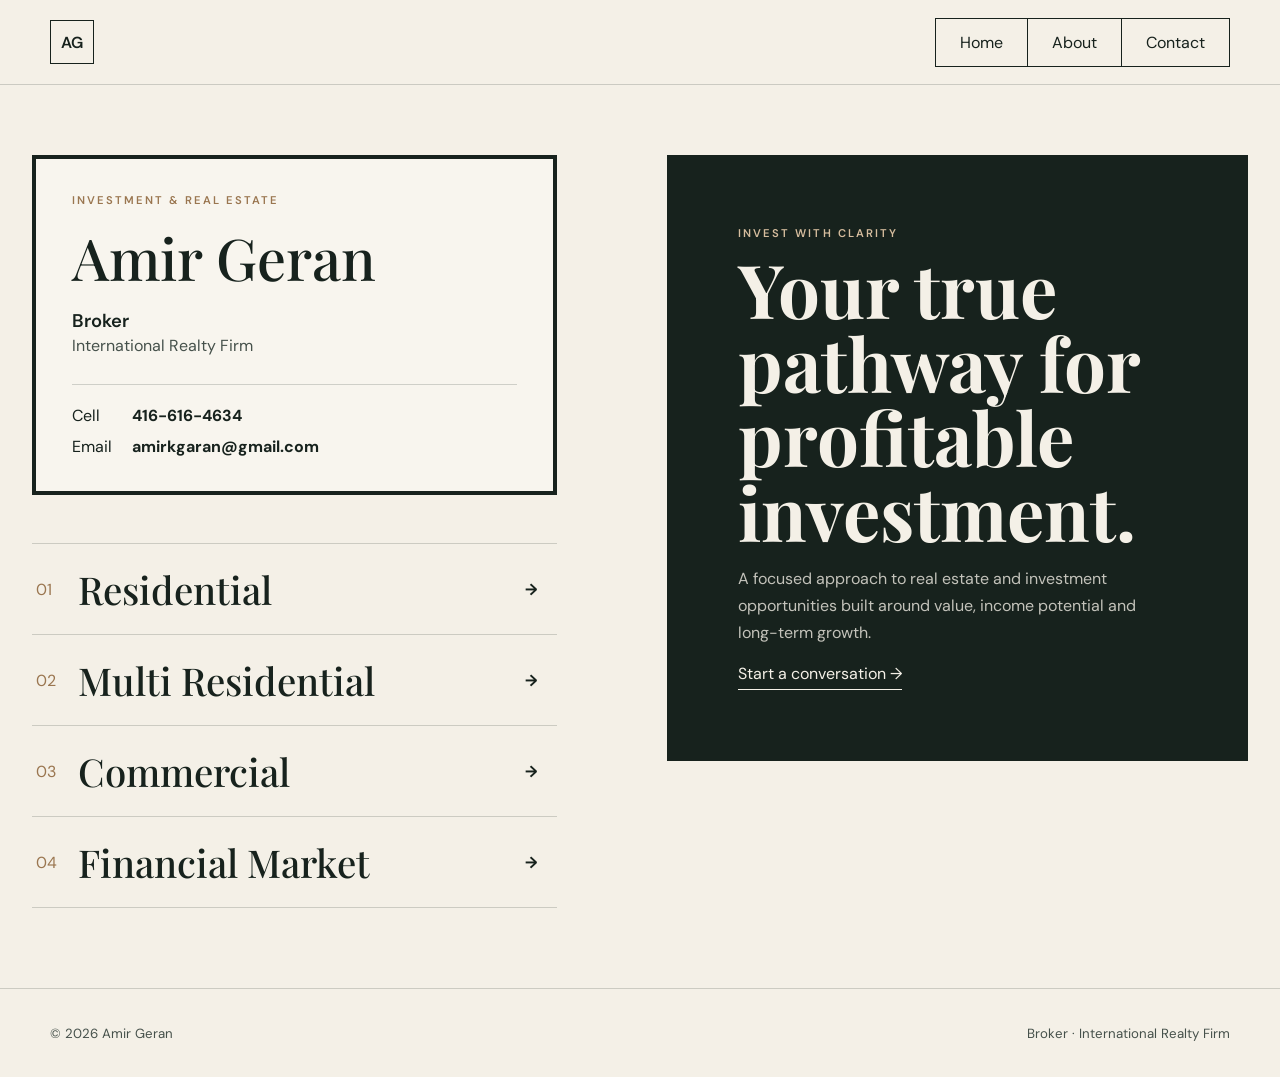
==== commit dfb6a353: "Add files via upload" ====
--- a/index.html
+++ b/index.html
@@ -1,20 +1,64 @@
-<!doctype html><html lang="en"><head><meta charset="utf-8"><meta name="viewport" content="width=device-width,initial-scale=1"><title>Amir Geran | Investment & Real Estate</title><link rel="stylesheet" href="styles.css"></head><body>
+<!doctype html>
+<html lang="en">
+<head>
+  <meta charset="utf-8">
+  <meta name="viewport" content="width=device-width,initial-scale=1">
+  <meta name="description" content="Residential, multi-residential, commercial and financial market investment opportunities.">
+  <title>Amir Geran | Investment & Real Estate</title>
+  <link rel="stylesheet" href="styles.css">
+</head>
+<body>
 <header class="site-header">
-<div class="shell nav-wrap">
-<a class="brand" href="index.html">AG</a>
-<button class="menu-toggle" id="menuToggle" aria-label="Open navigation" aria-expanded="false"><span></span><span></span><span></span></button>
-<nav class="nav-links" id="navLinks">
-<a href="index.html">Home</a><a href="about.html">About</a><a href="contact.html">Contact</a>
-</nav></div></header>
-<main><section class="hero shell">
-<div class="hero-left">
-<div class="profile-card strong-border"><p class="eyebrow">Investment & Real Estate</p><h1>Amir Geran</h1><p class="role">Broker</p><p class="muted">International Realty Firm</p>
-<div class="contact-lines"><a href="tel:+14166164634"><span>Cell</span><strong>416-616-4634</strong></a><a href="mailto:amirkgaran@gmail.com"><span>Email</span><strong>amirkgaran@gmail.com</strong></a></div></div>
-<div class="focus-list">
-<a class="focus-item" href="residential.html"><span>01</span><h2>Residential</h2><b>→</b></a>
-<a class="focus-item" href="multi-residential.html"><span>02</span><h2>Multi Residential</h2><b>→</b></a>
-<a class="focus-item" href="commercial.html"><span>03</span><h2>Commercial</h2><b>→</b></a>
-<a class="focus-item" href="financial-market.html"><span>04</span><h2>Financial Market</h2><b>→</b></a>
-</div></div>
-<div class="hero-message"><div class="message-frame"><p class="eyebrow light">Invest with clarity</p><h2>Your true pathway for profitable investment.</h2><p>A focused approach to real estate and investment opportunities built around value, income potential and long-term growth.</p><a class="cta" href="contact.html">Start a conversation →</a></div></div>
-</section></main><footer><div class="shell footer-inner"><span>© 2026 Amir Geran</span><span>Broker · International Realty Firm</span></div></footer><script src="script.js"></script></body></html>+  <div class="shell nav-wrap">
+    <a class="brand" href="index.html">AG</a>
+    <button class="menu-toggle" id="menuToggle" aria-label="Open navigation" aria-expanded="false">
+      <span></span><span></span><span></span>
+    </button>
+    <nav class="nav-links" id="navLinks">
+      <a href="index.html">Home</a>
+      <a href="about.html">About</a>
+      <a href="contact.html">Contact</a>
+    </nav>
+  </div>
+</header>
+<main>
+  <section class="hero shell">
+    <div class="hero-left">
+      <div class="profile-card strong-border">
+        <p class="eyebrow">Investment & Real Estate</p>
+        <h1>Amir Geran</h1>
+        <p class="role">Broker</p>
+        <p class="muted">International Realty Firm</p>
+        <div class="contact-lines">
+          <a href="tel:+14166164634"><span>Cell</span><strong>416-616-4634</strong></a>
+          <a href="mailto:amirkgaran@gmail.com"><span>Email</span><strong>amirkgaran@gmail.com</strong></a>
+        </div>
+      </div>
+
+      <div class="focus-list">
+        <a class="focus-item" href="residential.html"><span>01</span><h2>Residential</h2><b>→</b></a>
+        <a class="focus-item" href="multi-residential.html"><span>02</span><h2>Multi Residential</h2><b>→</b></a>
+        <a class="focus-item" href="commercial.html"><span>03</span><h2>Commercial</h2><b>→</b></a>
+        <a class="focus-item" href="financial-market.html"><span>04</span><h2>Financial Market</h2><b>→</b></a>
+      </div>
+    </div>
+
+    <div class="hero-message">
+      <div class="message-frame">
+        <p class="eyebrow light">Invest with clarity</p>
+        <h2>Your true pathway for profitable investment.</h2>
+        <p>A focused approach to real estate and investment opportunities built around value, income potential and long-term growth.</p>
+        <a class="cta" href="contact.html#inquiryForm">Start a conversation →</a>
+      </div>
+    </div>
+  </section>
+</main>
+<footer>
+  <div class="shell footer-inner">
+    <span>© 2026 Amir Geran</span>
+    <span>Broker · International Realty Firm</span>
+  </div>
+</footer>
+<script src="script.js"></script>
+</body>
+</html>
--- a/styles.css
+++ b/styles.css
@@ -1,2 +1,211 @@
 @import url('https://fonts.googleapis.com/css2?family=DM+Sans:wght@400;500;600&family=Playfair+Display:wght@500;600&display=swap');
-:root{--ink:#17221d;--soft:#46514b;--paper:#f4f0e7;--accent:#9a7650;--line:rgba(23,34,29,.18);--white:#fffdf8}*{box-sizing:border-box}body{margin:0;background:var(--paper);color:var(--ink);font-family:"DM Sans",Arial,sans-serif}a{color:inherit}.shell{width:min(1180px,calc(100% - 48px));margin:auto}.site-header{position:sticky;top:0;z-index:20;background:rgba(244,240,231,.95);border-bottom:1px solid var(--line)}.nav-wrap{min-height:84px;display:flex;align-items:center;justify-content:space-between}.brand{width:44px;height:44px;border:1px solid var(--ink);display:grid;place-items:center;text-decoration:none;font-weight:600}.nav-links{display:flex;border:1px solid var(--ink)}.nav-links a{padding:13px 24px;text-decoration:none;border-right:1px solid var(--ink)}.nav-links a:last-child{border:0}.nav-links a:hover{background:var(--ink);color:var(--paper)}.menu-toggle{display:none;background:none;border:0}.menu-toggle span{display:block;width:26px;height:2px;background:var(--ink);margin:5px}.hero{min-height:calc(100vh - 84px);display:grid;grid-template-columns:.92fr 1.08fr;gap:80px;align-items:center;padding:70px 0 80px}.hero-left{display:flex;flex-direction:column;gap:48px}.profile-card{padding:34px 36px;background:rgba(255,253,248,.35)}.strong-border{border:4px solid var(--ink)}.eyebrow{margin:0 0 12px;text-transform:uppercase;letter-spacing:.18em;font-size:.7rem;color:var(--accent);font-weight:600}.light{color:#d6bd9e}.profile-card h1,.page-hero h1{font-family:"Playfair Display",Georgia,serif;font-weight:500}.profile-card h1{font-size:clamp(2.5rem,5vw,4.5rem);margin:0}.role{font-weight:600;font-size:1.15rem;margin:14px 0 2px}.muted{color:var(--soft);margin:0}.contact-lines{margin-top:28px;padding-top:20px;border-top:1px solid var(--line);display:grid;gap:10px}.contact-lines a{display:grid;grid-template-columns:60px 1fr;text-decoration:none}.focus-list{display:grid}.focus-item{display:grid;grid-template-columns:42px 1fr 28px;align-items:center;padding:19px 4px;border-bottom:1px solid var(--line);text-decoration:none}.focus-item:first-child{border-top:1px solid var(--line)}.focus-item:hover{padding-left:12px}.focus-item span,.type{color:var(--accent)}.focus-item h2{margin:0;font-family:"Playfair Display",Georgia,serif;font-size:clamp(1.65rem,3vw,2.45rem);font-weight:500}.message-frame{min-height:570px;padding:70px;border:1px solid var(--ink);background:#17221d;color:var(--paper);display:flex;flex-direction:column;justify-content:center}.message-frame h2{font-family:"Playfair Display",Georgia,serif;font-size:clamp(3rem,5.8vw,5.5rem);line-height:1;margin:0}.message-frame p:not(.eyebrow){line-height:1.7;color:rgba(244,240,231,.78)}.cta{width:max-content;text-decoration:none;border-bottom:1px solid currentColor;padding-bottom:5px}.page-hero{padding:95px 0 68px;border-bottom:1px solid var(--line)}.page-hero h1{font-size:clamp(3.2rem,7vw,6.4rem);line-height:1;margin:0;max-width:900px}.intro{max-width:720px;line-height:1.8;color:var(--soft);font-size:1.08rem}.back{display:inline-block;margin-bottom:45px;text-decoration:none}.category-body{display:grid;grid-template-columns:.72fr 1.28fr;gap:60px;padding:70px 0 110px}.explain{padding:30px;border:1px solid var(--ink);height:max-content;position:sticky;top:115px}.explain h2,.listing-heading h2{font-family:"Playfair Display",Georgia,serif;font-size:2.25rem;font-weight:500;margin:0}.explain li{margin:12px 0;line-height:1.6;color:var(--soft)}.listing-heading{display:flex;align-items:end;justify-content:space-between;margin-bottom:26px}.listing-heading a{text-decoration:none}.listing-grid{display:grid;gap:22px}.listing-card{display:grid;grid-template-columns:210px 1fr;border:1px solid var(--line);background:var(--white)}.listing-card>div:last-child{padding:26px}.photo{display:grid;place-items:center;background:#d9d2c4;color:#6c675e;text-transform:uppercase;letter-spacing:.12em;font-size:.7rem;min-height:210px}.type{text-transform:uppercase;letter-spacing:.12em;font-size:.7rem;font-weight:600}.listing-card h3{font-family:"Playfair Display",Georgia,serif;font-size:1.7rem;margin:8px 0}.listing-card p{color:var(--soft);line-height:1.6}.listing-card a{text-decoration:none;font-weight:600}.contact-card{margin-top:60px;margin-bottom:100px;padding:42px;max-width:650px;background:var(--white)}footer{border-top:1px solid var(--line)}.footer-inner{min-height:88px;display:flex;align-items:center;justify-content:space-between;color:var(--soft);font-size:.83rem}@media(max-width:900px){.shell{width:min(100% - 30px,720px)}.menu-toggle{display:block}.nav-links{display:none;position:absolute;top:72px;left:15px;right:15px;flex-direction:column;background:var(--paper)}.nav-links.open{display:flex}.nav-links a{border-right:0;border-bottom:1px solid var(--ink)}.hero,.category-body{grid-template-columns:1fr}.hero{min-height:auto}.explain{position:static}.listing-card{grid-template-columns:1fr}.footer-inner{flex-direction:column;justify-content:center;gap:8px;text-align:center}}+:root{--ink:#17221d;--soft:#46514b;--paper:#f4f0e7;--accent:#9a7650;--line:rgba(23,34,29,.18);--white:#fffdf8;--danger:#8b2d2d}*{box-sizing:border-box}html{scroll-behavior:smooth}body{margin:0;background:var(--paper);color:var(--ink);font-family:"DM Sans",Arial,sans-serif}a{color:inherit}.shell{width:min(1180px,calc(100% - 48px));margin:auto}.site-header{position:sticky;top:0;z-index:20;background:rgba(244,240,231,.95);backdrop-filter:blur(12px);border-bottom:1px solid var(--line)}.nav-wrap{min-height:84px;display:flex;align-items:center;justify-content:space-between}.brand{width:44px;height:44px;border:1px solid var(--ink);display:grid;place-items:center;text-decoration:none;font-weight:600}.nav-links{display:flex;border:1px solid var(--ink)}.nav-links a{padding:13px 24px;text-decoration:none;border-right:1px solid var(--ink)}.nav-links a:last-child{border:0}.nav-links a:hover{background:var(--ink);color:var(--paper)}.menu-toggle{display:none;background:none;border:0}.menu-toggle span{display:block;width:26px;height:2px;background:var(--ink);margin:5px}.hero{min-height:calc(100vh - 84px);display:grid;grid-template-columns:.92fr 1.08fr;gap:80px;align-items:center;padding:70px 0 80px}.hero-left{display:flex;flex-direction:column;gap:48px}.profile-card{padding:34px 36px;background:rgba(255,253,248,.35)}.strong-border{border:4px solid var(--ink)}.eyebrow{margin:0 0 12px;text-transform:uppercase;letter-spacing:.18em;font-size:.7rem;color:var(--accent);font-weight:600}.light{color:#d6bd9e}.profile-card h1,.page-hero h1,.admin-title h1{font-family:"Playfair Display",Georgia,serif;font-weight:500}.profile-card h1{font-size:clamp(2.5rem,5vw,4.5rem);margin:0}.role{font-weight:600;font-size:1.15rem;margin:14px 0 2px}.muted,.small-muted{color:var(--soft)}.muted{margin:0}.contact-lines{margin-top:28px;padding-top:20px;border-top:1px solid var(--line);display:grid;gap:10px}.contact-lines a{display:grid;grid-template-columns:60px 1fr;text-decoration:none}.focus-list{display:grid}.focus-item{display:grid;grid-template-columns:42px 1fr 28px;align-items:center;padding:19px 4px;border-bottom:1px solid var(--line);text-decoration:none;transition:padding-left .18s ease}.focus-item:first-child{border-top:1px solid var(--line)}.focus-item:hover{padding-left:12px}.focus-item span,.type{color:var(--accent)}.focus-item h2{margin:0;font-family:"Playfair Display",Georgia,serif;font-size:clamp(1.65rem,3vw,2.45rem);font-weight:500}.message-frame{min-height:570px;padding:70px;border:1px solid var(--ink);background:#17221d;color:var(--paper);display:flex;flex-direction:column;justify-content:center}.message-frame h2{font-family:"Playfair Display",Georgia,serif;font-size:clamp(3rem,5.8vw,5.5rem);line-height:1;margin:0}.message-frame p:not(.eyebrow){line-height:1.7;color:rgba(244,240,231,.78)}.cta{width:max-content;text-decoration:none;border-bottom:1px solid currentColor;padding-bottom:5px}.page-hero{padding:95px 0 68px;border-bottom:1px solid var(--line)}.page-hero h1{font-size:clamp(3.2rem,7vw,6.4rem);line-height:1;margin:0;max-width:900px}.intro{max-width:720px;line-height:1.8;color:var(--soft);font-size:1.08rem}.back{display:inline-block;margin-bottom:45px;text-decoration:none}.category-body{display:grid;grid-template-columns:.72fr 1.28fr;gap:60px;padding:70px 0 110px}.explain{padding:30px;border:1px solid var(--ink);height:max-content;position:sticky;top:115px}.explain h2,.listing-heading h2{font-family:"Playfair Display",Georgia,serif;font-size:2.25rem;font-weight:500;margin:0}.explain li{margin:12px 0;line-height:1.6;color:var(--soft)}.listing-heading{display:flex;align-items:end;justify-content:space-between;margin-bottom:26px}.listing-heading a{text-decoration:none}.listing-grid{display:grid;gap:24px}.status-message{padding:20px 0;color:var(--soft)}.public-listing-card{border:1px solid var(--line);background:var(--white);overflow:hidden}.public-listing-image{min-height:320px;background:#d9d2c4;display:grid;place-items:center}.public-listing-image img{width:100%;height:360px;object-fit:cover;display:block}.photo-placeholder{text-transform:uppercase;letter-spacing:.12em;font-size:.72rem;color:#6c675e}.public-listing-content{padding:30px}.public-listing-content h3{font-family:"Playfair Display",Georgia,serif;font-size:2rem;font-weight:500;margin:8px 0 12px}.public-listing-content p{line-height:1.7;color:var(--soft)}.listing-meta{display:flex;flex-wrap:wrap;gap:15px;margin:8px 0 16px}.listing-price{font-weight:600}.listing-location{color:var(--soft)}.listing-highlights{border-top:1px solid var(--line);padding-top:16px;margin-top:18px}.public-listing-content a{text-decoration:none;font-weight:600}.contact-card{margin-top:60px;margin-bottom:100px;padding:42px;max-width:650px;background:var(--white)}footer{border-top:1px solid var(--line)}.footer-inner{min-height:88px;display:flex;align-items:center;justify-content:space-between;color:var(--soft);font-size:.83rem}
+
+/* Admin */
+.hidden{display:none!important}.admin-main{padding:70px 0 110px}.admin-title{margin-bottom:35px}.admin-title h1{font-size:clamp(3rem,6vw,5.4rem);margin:0}.admin-title>p:last-child{color:var(--soft)}.notice{padding:18px 20px;margin-bottom:25px;border:1px solid}.warning{background:#fff4d5;border-color:#b89136}.admin-panel{border:1px solid var(--ink);background:var(--white);padding:30px}.admin-panel h2{font-family:"Playfair Display",Georgia,serif;font-size:2rem;font-weight:500;margin:0 0 22px}.admin-grid{display:grid;grid-template-columns:1fr 1fr;gap:28px}.dashboard-bar{display:flex;justify-content:space-between;align-items:center;margin-bottom:24px;padding:18px 20px;border:1px solid var(--line)}.admin-form{display:grid;gap:18px}.compact-form{max-width:520px}.admin-form label{display:grid;gap:7px;font-size:.9rem;font-weight:600}.admin-form input,.admin-form select,.admin-form textarea{width:100%;font:inherit;padding:12px 13px;border:1px solid #a9aaa5;background:#fff}.admin-form textarea{resize:vertical}.form-two{display:grid;grid-template-columns:1fr 1fr;gap:14px}.checkbox-row{display:flex!important;grid-template-columns:auto 1fr;align-items:center}.checkbox-row input{width:auto}.field-help{font-size:.78rem;font-weight:400;color:var(--soft)}.button{border:1px solid var(--ink);background:var(--ink);color:var(--paper);padding:12px 18px;font:inherit;font-weight:600;cursor:pointer}.button.secondary{background:transparent;color:var(--ink)}.text-button{border:0;background:none;color:var(--ink);font:inherit;text-decoration:underline;cursor:pointer;padding:4px}.text-button.danger{color:var(--danger)}.panel-heading{display:flex;justify-content:space-between;align-items:center;gap:15px}.form-message{min-height:20px;color:var(--soft);margin:0}.admin-listings{display:grid;gap:12px}.admin-listing-row{display:grid;grid-template-columns:85px 1fr auto;gap:14px;align-items:center;padding:12px;border:1px solid var(--line)}.admin-thumb img,.mini-placeholder{width:85px;height:72px;object-fit:cover;background:#e1ddd4;display:grid;place-items:center;font-size:.68rem;color:var(--soft)}.admin-listing-copy h3{margin:5px 0;font-size:1rem}.admin-listing-copy p{margin:0;color:var(--soft);font-size:.85rem}.admin-badges{display:flex;gap:7px;flex-wrap:wrap}.admin-badges span{font-size:.68rem;padding:3px 6px;border:1px solid var(--line)}.admin-badges .published{background:#e7f4ea}.admin-badges .draft{background:#eee}.admin-actions{display:flex;flex-direction:column;gap:5px}
+
+@media(max-width:900px){.shell{width:min(100% - 30px,720px)}.menu-toggle{display:block}.nav-links{display:none;position:absolute;top:72px;left:15px;right:15px;flex-direction:column;background:var(--paper)}.nav-links.open{display:flex}.nav-links a{border-right:0;border-bottom:1px solid var(--ink)}.hero,.category-body,.admin-grid{grid-template-columns:1fr}.hero{min-height:auto}.explain{position:static}.footer-inner{flex-direction:column;justify-content:center;gap:8px;text-align:center}}@media(max-width:600px){.message-frame{padding:42px 28px}.public-listing-image img{height:270px}.form-two{grid-template-columns:1fr}.admin-listing-row{grid-template-columns:72px 1fr}.admin-actions{grid-column:1/-1;flex-direction:row;justify-content:flex-end}.admin-thumb img,.mini-placeholder{width:72px;height:62px}.contact-lines a{grid-template-columns:1fr;gap:3px}}
+
+/* Multi-photo listing gallery */
+.listing-gallery{background:#d9d2c4}
+.gallery-main{width:100%;height:420px;display:grid;place-items:center;overflow:hidden}
+.gallery-main-image{width:100%;height:100%;object-fit:cover;display:block}
+.gallery-thumbnails{display:grid;grid-template-columns:repeat(4,minmax(0,1fr));gap:8px;padding:8px;background:var(--white);border-top:1px solid var(--line)}
+.gallery-thumb{padding:0;border:2px solid transparent;background:none;cursor:pointer;overflow:hidden;aspect-ratio:4/3}
+.gallery-thumb.active{border-color:var(--ink)}
+.gallery-thumb img{width:100%;height:100%;object-fit:cover;display:block}
+.gallery-thumb:hover{opacity:.82}
+@media(max-width:600px){.gallery-main{height:280px}.gallery-thumbnails{grid-template-columns:repeat(3,minmax(0,1fr))}}
+/* Homepage alignment fix
+   Replace the existing .hero and .hero-message rules with these values,
+   or paste this block at the very end of styles.css so it overrides them. */
+
+.hero {
+  min-height: calc(100vh - 84px);
+  display: grid;
+  grid-template-columns: 0.92fr 1.08fr;
+  gap: 80px;
+  align-items: start;
+  padding: 70px 0 80px;
+}
+
+.hero-left {
+  display: flex;
+  flex-direction: column;
+  gap: 48px;
+  align-self: start;
+}
+
+.hero-message {
+  display: flex;
+  justify-content: center;
+  align-items: flex-start;
+  align-self: start;
+}
+
+.profile-card,
+.message-frame {
+  margin-top: 0;
+}
+
+/* Keep both columns aligned on desktop */
+@media (min-width: 901px) {
+  .hero-left,
+  .hero-message {
+    padding-top: 0;
+  }
+}
+
+
+
+/* Residential sale / lease selection */
+.residential-choice{padding:70px 0 30px}
+.residential-choice-heading{margin-bottom:28px}
+.residential-choice-heading h2{font-family:"Playfair Display",Georgia,serif;font-size:clamp(2.25rem,4vw,3.6rem);font-weight:500;margin:0}
+.residential-choice-grid{display:grid;grid-template-columns:repeat(2,minmax(0,1fr));gap:22px}
+.residential-choice-card{min-height:210px;padding:28px 30px;border:1px solid var(--ink);background:var(--white);color:var(--ink);font:inherit;text-align:left;cursor:pointer;display:grid;grid-template-columns:auto 1fr auto;gap:24px;align-items:center;transition:transform .18s ease,background .18s ease,color .18s ease}
+.residential-choice-card:hover,.residential-choice-card.active{background:var(--ink);color:var(--paper);transform:translateY(-3px)}
+.residential-choice-card .choice-number{align-self:start;color:var(--accent);font-size:.75rem;letter-spacing:.12em}
+.residential-choice-card .choice-copy{display:grid;gap:12px}
+.residential-choice-card .choice-copy strong{font-family:"Playfair Display",Georgia,serif;font-size:clamp(2rem,3vw,3rem);font-weight:500}
+.residential-choice-card .choice-copy small{font-size:.95rem;line-height:1.6;max-width:330px;color:var(--soft)}
+.residential-choice-card:hover .choice-copy small,.residential-choice-card.active .choice-copy small{color:rgba(244,240,231,.72)}
+.residential-choice-card .choice-arrow{font-size:1.8rem}
+.residential-listings{padding-top:55px;scroll-margin-top:84px}
+.residential-filter-panel .selection-note{color:var(--soft);line-height:1.6}
+.listing-type-toggle{display:grid;grid-template-columns:1fr 1fr;margin-top:24px;border:1px solid var(--ink)}
+.listing-type-toggle button{border:0;border-right:1px solid var(--ink);padding:12px 10px;background:transparent;color:var(--ink);font:inherit;font-weight:600;cursor:pointer}
+.listing-type-toggle button:last-child{border-right:0}
+.listing-type-toggle button:hover,.listing-type-toggle button.active{background:var(--ink);color:var(--paper)}
+@media(max-width:700px){.residential-choice-grid{grid-template-columns:1fr}.residential-choice-card{min-height:170px;padding:24px 22px}.residential-choice{padding-top:50px}}
+
+/* Homepage spacing and name-width refinement */
+.profile-card h1 {
+  white-space: nowrap;
+}
+
+@media (min-width: 1151px) {
+  .hero.shell {
+    width: min(1280px, calc(100% - 64px));
+  }
+
+  .hero {
+    grid-template-columns: minmax(500px, 0.95fr) minmax(0, 1.05fr);
+    gap: 110px;
+  }
+
+  .profile-card h1 {
+    font-size: clamp(2.8rem, 4.5vw, 4.1rem);
+  }
+}
+
+@media (min-width: 901px) and (max-width: 1150px) {
+  .hero {
+    grid-template-columns: 0.95fr 1.05fr;
+    gap: 60px;
+  }
+
+  .profile-card {
+    padding-left: 28px;
+    padding-right: 28px;
+  }
+
+  .profile-card h1 {
+    font-size: clamp(2.5rem, 4vw, 3.5rem);
+  }
+}
+
+@media (max-width: 600px) {
+  .profile-card h1 {
+    font-size: clamp(2.35rem, 12vw, 3.25rem);
+  }
+}
+
+/* Residential browse list */
+.compact-listing-grid{gap:16px}
+.listing-list-card{display:grid;grid-template-columns:210px minmax(0,1fr);min-height:175px;border:1px solid var(--line);background:var(--white);text-decoration:none;overflow:hidden;transition:transform .18s ease,border-color .18s ease,box-shadow .18s ease}
+.listing-list-card:hover{transform:translateY(-2px);border-color:var(--ink);box-shadow:0 12px 28px rgba(23,34,29,.08)}
+.listing-list-image{background:#d9d2c4;min-height:175px;overflow:hidden}
+.listing-list-image img{width:100%;height:100%;min-height:175px;object-fit:cover;display:block}
+.listing-list-placeholder{height:100%;min-height:175px;display:grid;place-items:center;text-transform:uppercase;letter-spacing:.1em;font-size:.68rem;color:#6c675e;padding:15px;text-align:center}
+.listing-list-copy{padding:22px 24px;display:flex;flex-direction:column;justify-content:center;min-width:0}
+.listing-list-topline{display:flex;align-items:center;justify-content:space-between;gap:16px;margin-bottom:5px}
+.listing-list-topline .type{font-size:.75rem;text-transform:uppercase;letter-spacing:.12em}
+.listing-list-price{font-size:1rem;white-space:nowrap}
+.listing-list-card h3{font-family:"Playfair Display",Georgia,serif;font-size:1.65rem;font-weight:500;margin:4px 0 4px}
+.listing-list-location{margin:0 0 10px;color:var(--soft);font-size:.9rem}
+.listing-list-description{margin:0;color:var(--soft);line-height:1.55;font-size:.92rem}
+.listing-list-link{margin-top:13px;font-weight:600;font-size:.88rem}
+
+/* Full listing detail page */
+.listing-detail-main{padding:60px 0 110px}
+.listing-detail-status{min-height:120px}
+.listing-detail-back{margin-bottom:35px}
+.listing-detail-header{display:grid;grid-template-columns:minmax(0,1fr) auto;gap:40px;align-items:end;margin-bottom:34px}
+.listing-detail-header h1{font-family:"Playfair Display",Georgia,serif;font-size:clamp(2.8rem,6vw,5.4rem);font-weight:500;line-height:1.02;margin:0;max-width:900px}
+.listing-detail-location{margin:16px 0 0;color:var(--soft);font-size:1.08rem}
+.listing-detail-price{font-family:"Playfair Display",Georgia,serif;font-size:clamp(1.8rem,3vw,2.8rem);white-space:nowrap;padding-bottom:5px}
+.listing-detail-gallery{margin-bottom:50px;background:#d9d2c4;border:1px solid var(--line)}
+.detail-gallery-main{width:100%;height:min(62vw,650px);min-height:420px;display:grid;place-items:center;overflow:hidden}
+.detail-gallery-main img{width:100%;height:100%;object-fit:cover;display:block}
+.detail-gallery-thumbnails{display:grid;grid-template-columns:repeat(6,minmax(0,1fr));gap:8px;padding:10px;background:var(--white);border-top:1px solid var(--line)}
+.detail-gallery-thumb{padding:0;border:2px solid transparent;background:none;cursor:pointer;overflow:hidden;aspect-ratio:4/3}
+.detail-gallery-thumb.active{border-color:var(--ink)}
+.detail-gallery-thumb img{width:100%;height:100%;object-fit:cover;display:block}
+.listing-detail-layout{display:grid;grid-template-columns:minmax(0,1.55fr) minmax(280px,.65fr);gap:60px;align-items:start}
+.listing-detail-copy h2,.listing-detail-contact h2{font-family:"Playfair Display",Georgia,serif;font-size:2.35rem;font-weight:500;margin:0 0 18px}
+.listing-detail-description,.listing-detail-highlights p,.listing-detail-contact p{color:var(--soft);line-height:1.85;white-space:pre-line}
+.listing-detail-highlights{border-top:1px solid var(--line);margin-top:42px;padding-top:36px}
+.listing-detail-contact{border:1px solid var(--ink);background:var(--white);padding:30px;position:sticky;top:115px}
+.detail-contact-button{display:inline-block;text-decoration:none;margin-top:10px}
+
+@media(max-width:800px){
+  .listing-list-card{grid-template-columns:145px minmax(0,1fr)}
+  .listing-list-image,.listing-list-image img,.listing-list-placeholder{min-height:160px}
+  .listing-list-copy{padding:18px}
+  .listing-list-card h3{font-size:1.4rem}
+  .listing-detail-header,.listing-detail-layout{grid-template-columns:1fr}
+  .listing-detail-header{gap:16px}
+  .listing-detail-price{white-space:normal}
+  .listing-detail-contact{position:static}
+  .detail-gallery-thumbnails{grid-template-columns:repeat(4,minmax(0,1fr))}
+}
+
+@media(max-width:560px){
+  .listing-list-card{grid-template-columns:1fr}
+  .listing-list-image{height:205px}
+  .listing-list-image img{height:205px;min-height:0}
+  .listing-list-placeholder{height:205px;min-height:0}
+  .listing-list-topline{align-items:flex-start}
+  .detail-gallery-main{height:320px;min-height:0}
+  .detail-gallery-thumbnails{grid-template-columns:repeat(3,minmax(0,1fr))}
+}
+
+
+/* Request details inquiry form */
+.request-details-link{border:0;background:none;color:var(--ink);font:inherit;padding:0;cursor:pointer;text-decoration:none}
+.request-details-link:hover{text-decoration:underline}
+.inquiry-modal{width:min(620px,calc(100% - 30px));max-height:calc(100vh - 30px);padding:0;border:0;background:transparent;color:var(--ink);overflow:visible}
+.inquiry-modal::backdrop{background:rgba(23,34,29,.68);backdrop-filter:blur(3px)}
+.inquiry-modal-card{position:relative;background:var(--white);border:1px solid var(--ink);padding:38px 40px;max-height:calc(100vh - 30px);overflow:auto}
+.inquiry-modal-card h2{font-family:"Playfair Display",Georgia,serif;font-size:clamp(2rem,5vw,3rem);font-weight:500;margin:0 0 12px}
+.inquiry-intro{color:var(--soft);line-height:1.65;margin:0 0 26px;max-width:520px}
+.inquiry-close{position:absolute;top:14px;right:16px;border:0;background:none;color:var(--ink);font-size:2rem;line-height:1;cursor:pointer;padding:5px 8px}
+.inquiry-form{display:grid;gap:17px}
+.inquiry-form label{display:grid;gap:7px;font-size:.9rem;font-weight:600}
+.inquiry-form input,.inquiry-form textarea{width:100%;font:inherit;padding:12px 13px;border:1px solid #a9aaa5;background:#fff;color:var(--ink)}
+.inquiry-form textarea{resize:vertical;min-height:115px}
+.inquiry-submit{width:100%;margin-top:3px}
+.inquiry-note{margin:0;color:var(--soft);font-size:.78rem;line-height:1.5;text-align:center}
+.inquiry-honey{position:absolute!important;left:-9999px!important;width:1px!important;height:1px!important;opacity:0!important;pointer-events:none!important}
+.detail-contact-info{display:grid;margin:22px 0;border-top:1px solid var(--line)}
+.detail-contact-info a{display:grid;gap:4px;padding:14px 0;border-bottom:1px solid var(--line);text-decoration:none}
+.detail-contact-info span{font-size:.7rem;text-transform:uppercase;letter-spacing:.12em;color:var(--accent)}
+.detail-contact-info strong{font-size:.92rem;word-break:break-word}
+.detail-contact-button{width:100%}
+.thank-you-main{min-height:calc(100vh - 173px);display:grid;place-items:center;padding:70px 0}
+.thank-you-card{width:min(700px,100%);border:1px solid var(--ink);background:var(--white);padding:clamp(34px,7vw,70px)}
+.thank-you-card h1{font-family:"Playfair Display",Georgia,serif;font-size:clamp(3rem,8vw,5.5rem);font-weight:500;margin:0 0 20px}
+.thank-you-card>p:not(.eyebrow){color:var(--soft);line-height:1.8;max-width:560px}
+.thank-you-actions{display:flex;align-items:center;gap:24px;flex-wrap:wrap;margin-top:30px}
+@media(max-width:600px){.inquiry-modal-card{padding:34px 22px 26px}.inquiry-close{top:10px;right:10px}.thank-you-actions{align-items:flex-start;flex-direction:column}}
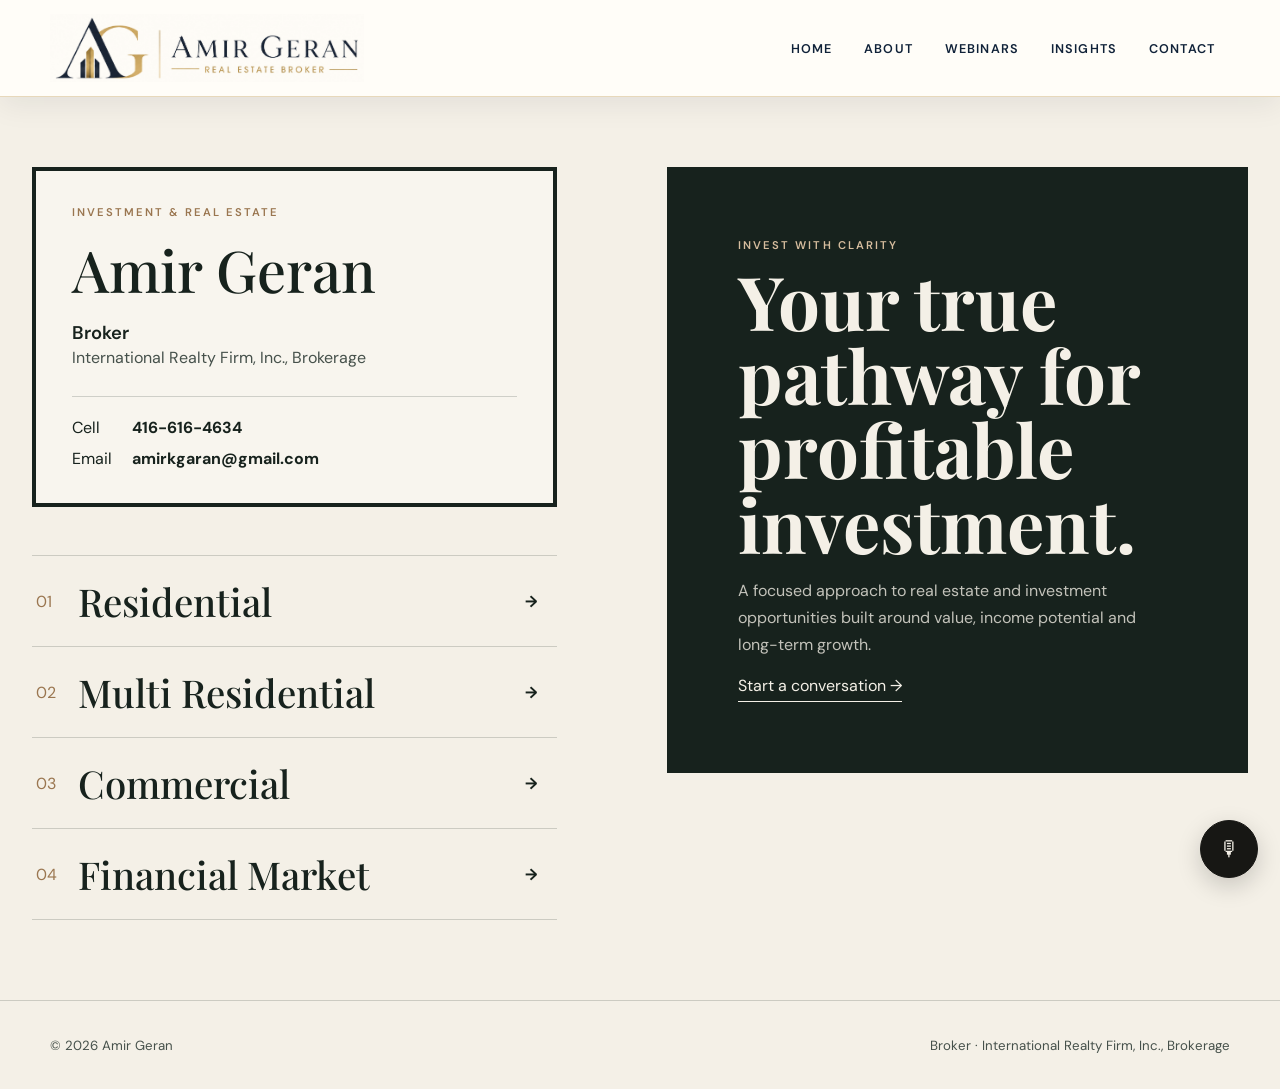
==== commit 100c2d3c: "Add files via upload" ====
--- a/index.html
+++ b/index.html
@@ -28,7 +28,7 @@
         <p class="eyebrow">Investment & Real Estate</p>
         <h1>Amir Geran</h1>
         <p class="role">Broker</p>
-        <p class="muted">International Realty Firm</p>
+        <p class="muted">International Realty Firm, Inc., Brokerage</p>
         <div class="contact-lines">
           <a href="tel:+14166164634"><span>Cell</span><strong>416-616-4634</strong></a>
           <a href="mailto:amirkgaran@gmail.com"><span>Email</span><strong>amirkgaran@gmail.com</strong></a>
@@ -56,7 +56,7 @@
 <footer>
   <div class="shell footer-inner">
     <span>© 2026 Amir Geran</span>
-    <span>Broker · International Realty Firm</span>
+    <span>Broker · International Realty Firm, Inc., Brokerage</span>
   </div>
 </footer>
 <script src="script.js"></script>
